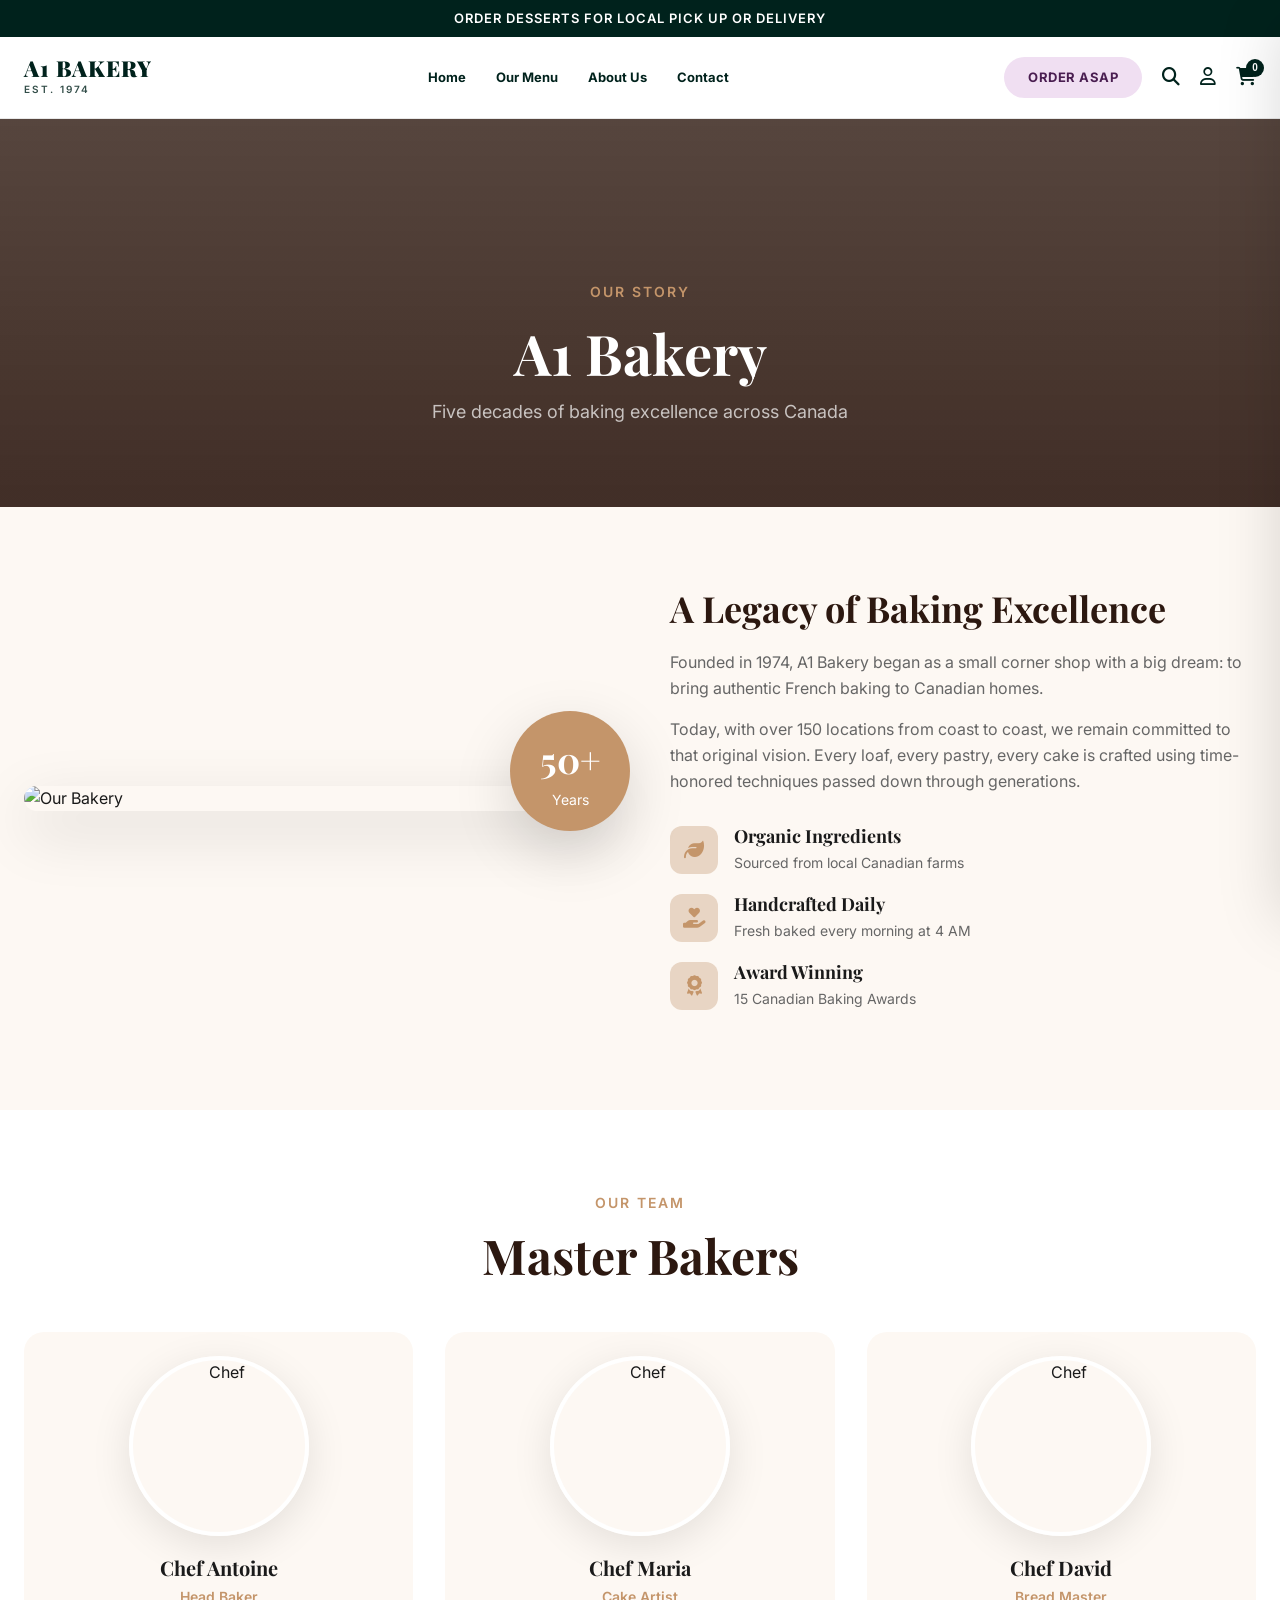
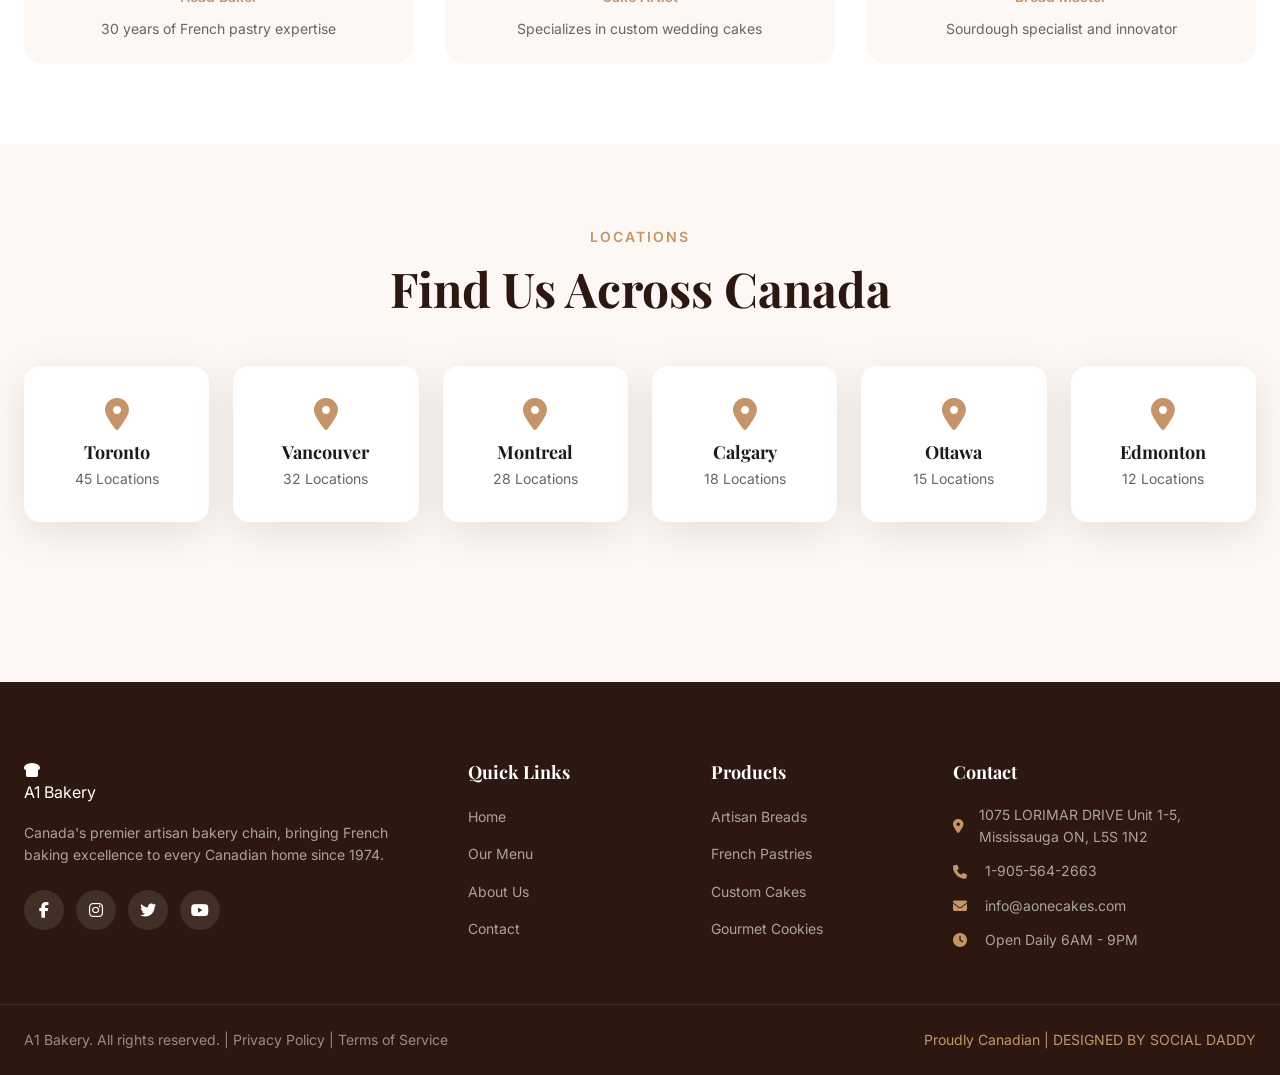
==== about.html @ b009f76d "Navigation: Revert links to Home, Our Menu, About Us, and Contact" ====
<!DOCTYPE html>
<html lang="en">

<head>
    <meta charset="UTF-8">
    <meta name="viewport" content="width=device-width, initial-scale=1.0">
    <title>A1 Bakery | Canada's Finest Bakery</title>
    <link rel="stylesheet" href="css/global.css">
    <link rel="stylesheet" href="css/about.css">
    <link
        href="https://fonts.googleapis.com/css2?family=Playfair+Display:wght@400;500;600;700;900&family=Inter:wght@300;400;500;600;700&display=swap"
        rel="stylesheet">
    <link rel="stylesheet" href="https://cdnjs.cloudflare.com/ajax/libs/font-awesome/6.4.0/css/all.min.css">
</head>

<body>

    <!-- Announcement Bar -->
    <div class="announcement-bar">
        <p>ORDER DESSERTS FOR LOCAL PICK UP OR DELIVERY</p>
    </div>

    <!-- Navigation -->
    <nav class="navbar" id="navbar">
        <div class="nav-container">
            <a href="index.html" class="logo">
                <span class="logo-main">A1 BAKERY</span>
                <span class="logo-est">EST. 1974</span>
            </a>
            <ul class="nav-links">
                <li><a href="index.html">Home</a></li>
                <li><a href="menu.html">Our Menu</a></li>
                <li><a href="about.html">About Us</a></li>
                <li><a href="contact.html">Contact</a></li>
            </ul>
            <div class="nav-actions">
                <a href="menu.html" class="order-asap-btn">ORDER ASAP</a>
                <button class="search-btn" id="searchBtn"><i class="fas fa-search"></i></button>
                <button class="user-btn"><i class="far fa-user"></i></button>
                <button class="cart-btn" id="cartBtn">
                    <i class="fas fa-shopping-cart"></i>
                    <span class="cart-count" id="cartCount">0</span>
                </button>
                <button class="mobile-menu-btn" id="mobileMenuBtn">
                    <span></span><span></span><span></span>
                </button>
            </div>
        </div>
    </nav>

    <!-- Search Overlay -->
    <div class="search-overlay" id="searchOverlay">
        <div class="search-content">
            <button class="close-search" id="closeSearch"><i class="fas fa-times"></i></button>
            <input type="text" placeholder="Search our delicious collection..." id="searchInput">
            <div class="search-results" id="searchResults"></div>
        </div>
    </div>

    <!-- Cart Sidebar -->
    <div class="cart-sidebar" id="cartSidebar">
        <div class="cart-header">
            <h3>Your Cart</h3>
            <button class="close-cart" id="closeCart"><i class="fas fa-times"></i></button>
        </div>
        <div class="cart-items" id="cartItems">
            <div class="empty-cart">
                <i class="fas fa-shopping-basket"></i>
                <p>Your cart is empty</p>
                <span>Add some delicious items!</span>
            </div>
        </div>
        <div class="cart-footer">
            <div class="cart-total">
                <span>Total</span>
                <span id="cartTotal">$0.00</span>
            </div>
            <button class="checkout-btn" id="checkoutBtn">Proceed to Checkout</button>
        </div>
    </div>
    <div class="cart-overlay" id="cartOverlay"></div>

    <!-- Mobile Menu -->
    <div class="mobile-menu" id="mobileMenu">
        <button class="close-mobile" id="closeMobile"><i class="fas fa-times"></i></button>
        <ul>
            <li><a href="index.html">Home</a></li>
            <li><a href="menu.html">Our Menu</a></li>
            <li><a href="about.html" class="nav-link active">About Us</a></li>
            <li><a href="contact.html">Contact</a></li>
        </ul>
    </div>

    <!-- Toast Notification -->
    <div class="toast" id="toast">
        <i class="fas fa-check-circle"></i>
        <span id="toastMessage">Item added to cart!</span>
    </div>

    
<!-- ========== ABOUT PAGE ========== -->
    <section class="page active" id="about">
        <div class="page-header about-header">
            <div class="page-header-bg"></div>
            <div class="page-header-content">
                <span class="page-tag">Our Story</span>
                <h1>A1 Bakery</h1>
                <p>Five decades of baking excellence across Canada</p>
            </div>
        </div>

        <div class="about-content">
            <div class="container">
                <div class="about-story">
                    <div class="about-img">
                        <img src="https://images.unsplash.com/photo-1517433670267-08bbd4be890f?auto=format&fit=crop&q=80&w=1200" alt="Our Bakery">
                        <div class="experience-badge">
                            <span>50+</span>
                            <small>Years</small>
                        </div>
                    </div>
                    <div class="about-text">
                        <h2>A Legacy of Baking Excellence</h2>
                        <p>Founded in 1974, A1 Bakery began as
                            a small corner shop with a big dream: to bring authentic French baking to Canadian homes.
                        </p>
                        <p>Today, with over 150 locations from coast to coast, we remain committed to that original
                            vision. Every loaf, every pastry, every cake is crafted using time-honored techniques passed
                            down through generations.</p>
                        <div class="about-features">
                            <div class="about-feature">
                                <i class="fas fa-leaf"></i>
                                <div>
                                    <h4>Organic Ingredients</h4>
                                    <p>Sourced from local Canadian farms</p>
                                </div>
                            </div>
                            <div class="about-feature">
                                <i class="fas fa-hand-holding-heart"></i>
                                <div>
                                    <h4>Handcrafted Daily</h4>
                                    <p>Fresh baked every morning at 4 AM</p>
                                </div>
                            </div>
                            <div class="about-feature">
                                <i class="fas fa-award"></i>
                                <div>
                                    <h4>Award Winning</h4>
                                    <p>15 Canadian Baking Awards</p>
                                </div>
                            </div>
                        </div>
                    </div>
                </div>
            </div>

            <div class="team-section">
                <div class="container">
                    <div class="section-header">
                        <span class="section-tag">Our Team</span>
                        <h2 class="section-title">Master Bakers</h2>
                    </div>
                    <div class="team-grid">
                        <div class="team-card">
                            <div class="team-img">
                                <img src="https://images.unsplash.com/photo-1583394293214-28ez8ac94e4a?auto=format&fit=crop&q=80&w=400"
                                    alt="Chef">
                            </div>
                            <h4>Chef Antoine</h4>
                            <span>Head Baker</span>
                            <p>30 years of French pastry expertise</p>
                        </div>
                        <div class="team-card">
                            <div class="team-img">
                                <img src="https://images.unsplash.com/photo-1577219491135-ce391730fb2c?auto=format&fit=crop&q=80&w=400"
                                    alt="Chef">
                            </div>
                            <h4>Chef Maria</h4>
                            <span>Cake Artist</span>
                            <p>Specializes in custom wedding cakes</p>
                        </div>
                        <div class="team-card">
                            <div class="team-img">
                                <img src="https://images.unsplash.com/photo-1566554273541-37a9ca77b91f?auto=format&fit=crop&q=80&w=400"
                                    alt="Chef">
                            </div>
                            <h4>Chef David</h4>
                            <span>Bread Master</span>
                            <p>Sourdough specialist and innovator</p>
                        </div>
                    </div>
                </div>
            </div>

            <div class="locations-section">
                <div class="container">
                    <div class="section-header">
                        <span class="section-tag">Locations</span>
                        <h2 class="section-title">Find Us Across Canada</h2>
                    </div>
                    <div class="locations-grid">
                        <div class="location-card">
                            <i class="fas fa-map-marker-alt"></i>
                            <h4>Toronto</h4>
                            <p>45 Locations</p>
                        </div>
                        <div class="location-card">
                            <i class="fas fa-map-marker-alt"></i>
                            <h4>Vancouver</h4>
                            <p>32 Locations</p>
                        </div>
                        <div class="location-card">
                            <i class="fas fa-map-marker-alt"></i>
                            <h4>Montreal</h4>
                            <p>28 Locations</p>
                        </div>
                        <div class="location-card">
                            <i class="fas fa-map-marker-alt"></i>
                            <h4>Calgary</h4>
                            <p>18 Locations</p>
                        </div>
                        <div class="location-card">
                            <i class="fas fa-map-marker-alt"></i>
                            <h4>Ottawa</h4>
                            <p>15 Locations</p>
                        </div>
                        <div class="location-card">
                            <i class="fas fa-map-marker-alt"></i>
                            <h4>Edmonton</h4>
                            <p>12 Locations</p>
                        </div>
                    </div>
                </div>
            </div>
        </div>
    </section>
<!-- Footer -->
    <footer class="footer">
        <div class="footer-main">
            <div class="container">
                <div class="footer-grid">
                    <div class="footer-brand">
                        <div class="logo">
                            <i class="fas fa-bread-slice"></i>
                            <span>A1 Bakery</span>
                        </div>
                        <p>Canada's premier artisan bakery chain, bringing French baking excellence to every Canadian
                            home since 1974.</p>
                        <div class="footer-social">
                            <a href="#"><i class="fab fa-facebook-f"></i></a>
                            <a href="#"><i class="fab fa-instagram"></i></a>
                            <a href="#"><i class="fab fa-twitter"></i></a>
                            <a href="#"><i class="fab fa-youtube"></i></a>
                        </div>
                    </div>
                    <div class="footer-links">
                        <h4>Quick Links</h4>
                        <ul>
                            <li><a href="#home" data-page="home">Home</a></li>
                            <li><a href="#menu" data-page="menu">Our Menu</a></li>
                            <li><a href="#about" data-page="about">About Us</a></li>
                            <li><a href="#contact" data-page="contact">Contact</a></li>
                        </ul>
                    </div>
                    <div class="footer-links">
                        <h4>Products</h4>
                        <ul>
                            <li><a href="#menu" data-filter="bread">Artisan Breads</a></li>
                            <li><a href="#menu" data-filter="pastry">French Pastries</a></li>
                            <li><a href="#menu" data-filter="cake">Custom Cakes</a></li>
                            <li><a href="#menu" data-filter="cookie">Gourmet Cookies</a></li>
                        </ul>
                    </div>
                    <div class="footer-contact">
                        <h4>Contact</h4>
                        <p><i class="fas fa-map-marker-alt"></i> 1075 LORIMAR DRIVE Unit 1-5, Mississauga ON, L5S 1N2</p>
                        <p><i class="fas fa-phone"></i> 1-905-564-2663</p>
                        <p><i class="fas fa-envelope"></i> info@aonecakes.com</p>
                        <p><i class="fas fa-clock"></i> Open Daily 6AM - 9PM</p>
                    </div>
                </div>
            </div>
        </div>
        <div class="footer-bottom">
            <div class="container">
                <p> A1 Bakery. All rights reserved. | <a href="#">Privacy Policy</a> | <a href="#">Terms of
                        Service</a></p>
                <p class="footer-badge"><i class="fas fa-maple-leaf"></i> Proudly Canadian | DESIGNED BY SOCIAL DADDY</p>
            </div>
        </div>
    </footer>

    <!-- Product Quick View Modal -->
    <div class="modal" id="productModal">
        <div class="modal-content">
            <button class="modal-close" id="modalClose"><i class="fas fa-times"></i></button>
            <div class="modal-body" id="modalBody"></div>
        </div>
    </div>

    <script src="js/global.js"></script>
    <script src="js/about.js"></script>
</body>

</html>
---- css/global.css ----
/* ========================================
   A1 BAKERY - PREMIUM STYLES
   Canada's Finest Bakery Chain
======================================== */

:root {
    --primary: #C4956A;
    --primary-dark: #A67B5B;
    --primary-light: #E8D5C4;
    --secondary: #2C1810;
    --accent: #D4A574;
    --gold: #D4AF37;
    --cream: #FDF8F3;
    --white: #FFFFFF;
    --dark: #1A1A1A;
    --gray: #666666;
    --light-gray: #F5F5F5;
    --border: #E8E8E8;
    --shadow: 0 10px 40px rgba(0, 0, 0, 0.1);
    --shadow-lg: 0 20px 60px rgba(0, 0, 0, 0.15);
    --transition: all 0.3s cubic-bezier(0.4, 0, 0.2, 1);
    --transition-slow: all 0.6s cubic-bezier(0.4, 0, 0.2, 1);
}

* {
    margin: 0;
    padding: 0;
    box-sizing: border-box;
}

html {
    scroll-behavior: smooth;
}

body {
    font-family: 'Inter', sans-serif;
    background: var(--cream);
    color: var(--dark);
    overflow-x: hidden;
    line-height: 1.6;
}

h1,
h2,
h3,
h4,
h5,
h6 {
    font-family: 'Playfair Display', serif;
    font-weight: 700;
    line-height: 1.2;
}

a {
    text-decoration: none;
    color: inherit;
}

ul {
    list-style: none;
}

img {
    max-width: 100%;
    display: block;
}

.container {
    max-width: 1280px;
    margin: 0 auto;
    padding: 0 24px;
}

/* ========================================
   BUTTONS
======================================== */
.btn {
    display: inline-flex;
    align-items: center;
    gap: 10px;
    padding: 14px 32px;
    border-radius: 50px;
    font-weight: 600;
    font-size: 15px;
    cursor: pointer;
    border: none;
    transition: var(--transition);
    position: relative;
    overflow: hidden;
}

.btn-primary {
    background: var(--primary);
    color: var(--white);
    box-shadow: 0 4px 20px rgba(196, 149, 106, 0.3);
}

.btn-primary:hover {
    background: var(--primary-dark);
    transform: translateY(-2px);
    box-shadow: 0 8px 30px rgba(196, 149, 106, 0.4);
}

.btn-outline {
    background: transparent;
    color: var(--white);
    border: 2px solid rgba(255, 255, 255, 0.3);
}

.btn-outline:hover {
    background: var(--white);
    color: var(--secondary);
    border-color: var(--white);
}

.btn-white {
    background: var(--white);
    color: var(--secondary);
}

.btn-white:hover {
    background: var(--primary);
    color: var(--white);
}

.btn-full {
    width: 100%;
    justify-content: center;
}

/* ========================================
   ANNOUNCEMENT BAR
======================================== */
.announcement-bar {
    background: #00221C; /* Dark forest green/black */
    color: var(--white);
    text-align: center;
    padding: 8px 0;
    font-size: 13px;
    font-weight: 600;
    letter-spacing: 1px;
    position: relative;
    z-index: 1001;
}

/* ========================================
   NAVBAR
======================================== */
.navbar {
    position: sticky;
    top: 0;
    left: 0;
    right: 0;
    z-index: 1000;
    padding: 20px 0;
    background: var(--white);
    border-bottom: 1px solid var(--border);
    transition: var(--transition);
}

.navbar.scrolled {
    padding: 12px 0;
    box-shadow: 0 4px 20px rgba(0, 0, 0, 0.05);
}

.nav-container {
    max-width: 1280px;
    margin: 0 auto;
    padding: 0 24px;
    display: flex;
    align-items: center;
    justify-content: space-between;
}

.logo {
    display: flex;
    flex-direction: column;
    align-items: flex-start;
    gap: 2px;
    color: #00221C;
    transition: var(--transition);
}

.logo-main {
    font-family: 'Playfair Display', serif;
    font-size: 22px;
    font-weight: 900;
    letter-spacing: 1px;
    line-height: 1;
}

.logo-est {
    font-family: 'Inter', sans-serif;
    font-size: 10px;
    font-weight: 600;
    letter-spacing: 2px;
    opacity: 0.8;
}

.nav-links {
    display: flex;
    gap: 30px;
}

.nav-links a {
    color: #00221C;
    font-weight: 700;
    font-size: 13px;
    display: flex;
    align-items: center;
    gap: 6px;
    transition: var(--transition);
}

.nav-links a i {
    font-size: 10px;
    opacity: 0.6;
}

.nav-links a:hover {
    color: var(--primary);
}

.nav-actions {
    display: flex;
    align-items: center;
    gap: 20px;
}

.order-asap-btn {
    background: #F0DFF2; /* Light purple background */
    color: #4A1E51; /* Dark purple text */
    padding: 10px 24px;
    border-radius: 50px;
    font-weight: 700;
    font-size: 13px;
    letter-spacing: 0.5px;
    transition: var(--transition);
}

.order-asap-btn:hover {
    background: #E8CFEA;
    transform: translateY(-2px);
}

.search-btn,
.cart-btn,
.user-btn {
    background: none;
    border: none;
    color: #00221C;
    font-size: 18px;
    cursor: pointer;
    position: relative;
    transition: var(--transition);
}

.search-btn:hover,
.cart-btn:hover,
.user-btn:hover {
    color: var(--primary);
}

.cart-count {
    position: absolute;
    top: -8px;
    right: -8px;
    background: #00221C;
    color: var(--white);
    font-size: 10px;
    font-weight: 700;
    width: 18px;
    height: 18px;
    border-radius: 50%;
    display: flex;
    align-items: center;
    justify-content: center;
}

.mobile-menu-btn {
    display: none;
    flex-direction: column;
    gap: 5px;
    background: none;
    border: none;
    cursor: pointer;
}

.mobile-menu-btn span {
    display: block;
    width: 24px;
    height: 2px;
    background: var(--white);
    transition: var(--transition);
}

.navbar.scrolled .mobile-menu-btn span {
    background: var(--dark);
}

/* ========================================
   SEARCH OVERLAY
======================================== */
.search-overlay {
    position: fixed;
    top: 0;
    left: 0;
    right: 0;
    bottom: 0;
    background: rgba(26, 26, 26, 0.95);
    backdrop-filter: blur(10px);
    z-index: 2000;
    display: flex;
    align-items: center;
    justify-content: center;
    opacity: 0;
    visibility: hidden;
    transition: var(--transition-slow);
}

.search-overlay.active {
    opacity: 1;
    visibility: visible;
}

.search-content {
    width: 100%;
    max-width: 700px;
    padding: 0 24px;
    position: relative;
}

.close-search {
    position: absolute;
    top: -60px;
    right: 24px;
    background: none;
    border: none;
    color: var(--white);
    font-size: 28px;
    cursor: pointer;
}

.search-content input {
    width: 100%;
    padding: 24px 0;
    background: none;
    border: none;
    border-bottom: 2px solid var(--primary);
    color: var(--white);
    font-size: 32px;
    font-family: 'Playfair Display', serif;
    outline: none;
}

.search-content input::placeholder {
    color: rgba(255, 255, 255, 0.4);
}

.search-results {
    margin-top: 24px;
    max-height: 400px;
    overflow-y: auto;
}

.search-result-item {
    display: flex;
    align-items: center;
    gap: 16px;
    padding: 16px;
    border-radius: 12px;
    cursor: pointer;
    transition: var(--transition);
}

.search-result-item:hover {
    background: rgba(255, 255, 255, 0.05);
}

.search-result-item img {
    width: 60px;
    height: 60px;
    border-radius: 8px;
    object-fit: cover;
}

/* ========================================
   CART SIDEBAR
======================================== */
.cart-sidebar {
    position: fixed;
    top: 0;
    right: -420px;
    width: 420px;
    max-width: 100%;
    height: 100vh;
    background: var(--white);
    z-index: 2000;
    box-shadow: var(--shadow-lg);
    transition: var(--transition-slow);
    display: flex;
    flex-direction: column;
}

.cart-sidebar.active {
    right: 0;
}

.cart-overlay {
    position: fixed;
    top: 0;
    left: 0;
    right: 0;
    bottom: 0;
    background: rgba(0, 0, 0, 0.5);
    z-index: 1999;
    opacity: 0;
    visibility: hidden;
    transition: var(--transition);
}

.cart-overlay.active {
    opacity: 1;
    visibility: visible;
}

.cart-header {
    padding: 24px;
    border-bottom: 1px solid var(--border);
    display: flex;
    align-items: center;
    justify-content: space-between;
}

.cart-header h3 {
    font-size: 20px;
}

.close-cart {
    background: none;
    border: none;
    font-size: 20px;
    cursor: pointer;
    color: var(--gray);
}

.cart-items {
    flex: 1;
    overflow-y: auto;
    padding: 16px;
}

.empty-cart {
    text-align: center;
    padding: 60px 20px;
    color: var(--gray);
}

.empty-cart i {
    font-size: 48px;
    color: var(--light-gray);
    margin-bottom: 16px;
}

.empty-cart p {
    font-size: 18px;
    font-weight: 600;
    color: var(--dark);
    margin-bottom: 4px;
}

.cart-item {
    display: flex;
    gap: 16px;
    padding: 16px;
    border-radius: 12px;
    background: var(--light-gray);
    margin-bottom: 12px;
    animation: slideIn 0.3s ease;
}

@keyframes slideIn {
    from {
        opacity: 0;
        transform: translateX(20px);
    }

    to {
        opacity: 1;
        transform: translateX(0);
    }
}

.cart-item img {
    width: 80px;
    height: 80px;
    border-radius: 8px;
    object-fit: cover;
}

.cart-item-info {
    flex: 1;
}

.cart-item-info h4 {
    font-size: 15px;
    margin-bottom: 4px;
}

.cart-item-info p {
    color: var(--primary);
    font-weight: 600;
    font-size: 14px;
}

.cart-item-actions {
    display: flex;
    align-items: center;
    gap: 12px;
    margin-top: 8px;
}

.qty-btn {
    width: 28px;
    height: 28px;
    border-radius: 50%;
    border: 1px solid var(--border);
    background: var(--white);
    cursor: pointer;
    display: flex;
    align-items: center;
    justify-content: center;
    transition: var(--transition);
}

.qty-btn:hover {
    background: var(--primary);
    color: var(--white);
    border-color: var(--primary);
}

.remove-item {
    margin-left: auto;
    background: none;
    border: none;
    color: var(--gray);
    cursor: pointer;
    transition: var(--transition);
}

.remove-item:hover {
    color: #e74c3c;
}

.cart-footer {
    padding: 24px;
    border-top: 1px solid var(--border);
}

.cart-total {
    display: flex;
    justify-content: space-between;
    align-items: center;
    margin-bottom: 16px;
    font-size: 18px;
}

.cart-total span:last-child {
    font-weight: 700;
    font-size: 24px;
    color: var(--primary);
}

/* ========================================
   MOBILE MENU
======================================== */
.mobile-menu {
    position: fixed;
    top: 0;
    left: -100%;
    width: 100%;
    height: 100vh;
    background: var(--secondary);
    z-index: 2000;
    padding: 80px 40px;
    transition: var(--transition-slow);
}

.mobile-menu.active {
    left: 0;
}

.close-mobile {
    position: absolute;
    top: 24px;
    right: 24px;
    background: none;
    border: none;
    color: var(--white);
    font-size: 28px;
    cursor: pointer;
}

.mobile-menu ul {
    display: flex;
    flex-direction: column;
    gap: 24px;
}

.mobile-menu a {
    color: var(--white);
    font-family: 'Playfair Display', serif;
    font-size: 32px;
    transition: var(--transition);
}

.mobile-menu a:hover {
    color: var(--primary);
}

/* ========================================
   TOAST
======================================== */
.toast {
    position: fixed;
    bottom: 30px;
    left: 50%;
    transform: translateX(-50%) translateY(100px);
    background: var(--secondary);
    color: var(--white);
    padding: 16px 32px;
    border-radius: 50px;
    display: flex;
    align-items: center;
    gap: 12px;
    z-index: 3000;
    opacity: 0;
    transition: var(--transition-slow);
    box-shadow: var(--shadow-lg);
}

.toast.active {
    transform: translateX(-50%) translateY(0);
    opacity: 1;
}

.toast i {
    color: #27ae60;
    font-size: 20px;
}

/* ========================================
   PAGES
======================================== */
.page {
    display: block;
    min-height: 100vh;
}

@keyframes fadeIn {
    from {
        opacity: 0;
        transform: translateY(20px);
    }

    to {
        opacity: 1;
        transform: translateY(0);
    }
}

/* ========================================
   SECTION HEADERS
======================================== */
.section-header {
    text-align: center;
    margin-bottom: 48px;
}

.section-tag {
    display: inline-block;
    color: var(--primary);
    font-weight: 600;
    font-size: 14px;
    text-transform: uppercase;
    letter-spacing: 2px;
    margin-bottom: 12px;
}

.section-title {
    font-size: clamp(28px, 4vw, 48px);
    color: var(--secondary);
    margin-bottom: 12px;
}

.section-desc {
    color: var(--gray);
    font-size: 16px;
    max-width: 500px;
    margin: 0 auto;
}

/* ========================================
   PRODUCTS
======================================== */
.featured-section {
    padding: 100px 0;
    background: var(--cream);
}

.products-grid {
    display: grid;
    grid-template-columns: repeat(auto-fill, minmax(280px, 1fr));
    gap: 24px;
}

.product-card {
    background: var(--white);
    border-radius: 20px;
    overflow: hidden;
    box-shadow: var(--shadow);
    transition: var(--transition);
    position: relative;
}

.product-card:hover {
    transform: translateY(-8px);
    box-shadow: var(--shadow-lg);
}

.product-badge {
    position: absolute;
    top: 16px;
    left: 16px;
    background: var(--primary);
    color: var(--white);
    padding: 6px 14px;
    border-radius: 20px;
    font-size: 12px;
    font-weight: 600;
    z-index: 2;
}

.product-img {
    position: relative;
    height: 220px;
    overflow: hidden;
}

.product-img img {
    width: 100%;
    height: 100%;
    object-fit: cover;
    transition: var(--transition-slow);
}

.product-card:hover .product-img img {
    transform: scale(1.1);
}

.product-actions {
    position: absolute;
    bottom: 16px;
    right: 16px;
    display: flex;
    gap: 8px;
    opacity: 0;
    transform: translateY(10px);
    transition: var(--transition);
}

.product-card:hover .product-actions {
    opacity: 1;
    transform: translateY(0);
}

.product-action-btn {
    width: 40px;
    height: 40px;
    border-radius: 50%;
    background: var(--white);
    border: none;
    cursor: pointer;
    display: flex;
    align-items: center;
    justify-content: center;
    box-shadow: var(--shadow);
    transition: var(--transition);
}

.product-action-btn:hover {
    background: var(--primary);
    color: var(--white);
}

.product-info {
    padding: 20px;
}

.product-category {
    color: var(--primary);
    font-size: 12px;
    font-weight: 600;
    text-transform: uppercase;
    letter-spacing: 1px;
    margin-bottom: 8px;
}

.product-info h3 {
    font-size: 18px;
    margin-bottom: 8px;
    color: var(--secondary);
}

.product-desc {
    color: var(--gray);
    font-size: 14px;
    margin-bottom: 16px;
    line-height: 1.5;
}

.product-footer {
    display: flex;
    align-items: center;
    justify-content: space-between;
}

.product-price {
    font-size: 20px;
    font-weight: 700;
    color: var(--primary);
}

.add-to-cart {
    padding: 10px 24px;
    background: var(--primary);
    color: var(--white);
    border: none;
    border-radius: 50px;
    font-weight: 600;
    font-size: 14px;
    cursor: pointer;
    transition: var(--transition);
}

.add-to-cart:hover {
    background: var(--primary-dark);
    transform: scale(1.05);
}

/* ========================================
   PAGE HEADERS
======================================== */
.page-header {
    position: relative;
    padding: 160px 0 80px;
    text-align: center;
    overflow: hidden;
}

.page-header-bg {
    position: absolute;
    top: 0;
    left: 0;
    right: 0;
    bottom: 0;
    background: linear-gradient(rgba(44, 24, 16, 0.8), rgba(44, 24, 16, 0.9)),
        url('https://images.unsplash.com/photo-1517433670267-08bbd4be890f?auto=format&fit=crop&q=80&w=1600') center/cover;
}

.about-header .page-header-bg {
    background: linear-gradient(rgba(44, 24, 16, 0.8), rgba(44, 24, 16, 0.9)),
        url('https://images.unsplash.com/photo-1555507036-ab1f4038024a?auto=format&fit=crop&q=80&w=1600') center/cover;
}

.contact-header .page-header-bg {
    background: linear-gradient(rgba(44, 24, 16, 0.8), rgba(44, 24, 16, 0.9)),
        url('https://images.unsplash.com/photo-1556742049-0cfed4f6a45d?auto=format&fit=crop&q=80&w=1600') center/cover;
}

.page-header-content {
    position: relative;
    z-index: 2;
    color: var(--white);
}

.page-tag {
    display: inline-block;
    color: var(--primary);
    font-weight: 600;
    font-size: 14px;
    text-transform: uppercase;
    letter-spacing: 2px;
    margin-bottom: 16px;
}

.page-header-content h1 {
    font-size: clamp(36px, 5vw, 56px);
    margin-bottom: 12px;
}

.page-header-content p {
    color: rgba(255, 255, 255, 0.7);
    font-size: 18px;
}

/* ========================================
   MODAL
======================================== */
.modal {
    position: fixed;
    top: 0;
    left: 0;
    right: 0;
    bottom: 0;
    background: rgba(0, 0, 0, 0.6);
    backdrop-filter: blur(5px);
    z-index: 3000;
    display: flex;
    align-items: center;
    justify-content: center;
    padding: 24px;
    opacity: 0;
    visibility: hidden;
    transition: var(--transition);
}

.modal.active {
    opacity: 1;
    visibility: visible;
}

.modal-content {
    background: var(--white);
    border-radius: 24px;
    max-width: 800px;
    width: 100%;
    max-height: 90vh;
    overflow-y: auto;
    position: relative;
    transform: scale(0.9);
    transition: var(--transition);
}

.modal.active .modal-content {
    transform: scale(1);
}

.modal-close {
    position: absolute;
    top: 20px;
    right: 20px;
    width: 40px;
    height: 40px;
    border-radius: 50%;
    background: var(--light-gray);
    border: none;
    cursor: pointer;
    z-index: 10;
    transition: var(--transition);
}

.modal-close:hover {
    background: var(--primary);
    color: var(--white);
}

.modal-body {
    display: grid;
    grid-template-columns: 1fr 1fr;
}

.modal-img {
    height: 100%;
    min-height: 400px;
}

.modal-img img {
    width: 100%;
    height: 100%;
    object-fit: cover;
    border-radius: 24px 0 0 24px;
}

.modal-info {
    padding: 40px;
}

.modal-info h2 {
    font-size: 28px;
    margin-bottom: 8px;
}

.modal-info .modal-price {
    font-size: 24px;
    color: var(--primary);
    font-weight: 700;
    margin-bottom: 16px;
}

.modal-info p {
    color: var(--gray);
    margin-bottom: 24px;
    line-height: 1.6;
}

.modal-meta {
    display: flex;
    flex-direction: column;
    gap: 12px;
    margin-bottom: 24px;
}

.modal-meta-item {
    display: flex;
    align-items: center;
    gap: 12px;
    font-size: 14px;
}

.modal-meta-item i {
    color: var(--primary);
    width: 20px;
}

.modal-qty {
    display: flex;
    align-items: center;
    gap: 16px;
    margin-bottom: 24px;
}

.modal-qty label {
    font-weight: 600;
}

.modal-actions {
    display: flex;
    gap: 12px;
}

/* ========================================
   FOOTER
======================================== */
.footer {
    background: var(--secondary);
    color: var(--white);
}

.footer-main {
    padding: 80px 0 40px;
}

.footer-grid {
    display: grid;
    grid-template-columns: 2fr 1fr 1fr 1.5fr;
    gap: 40px;
}

.footer-brand .logo {
    margin-bottom: 16px;
    color: var(--white);
}

.footer-brand>p {
    color: rgba(255, 255, 255, 0.6);
    font-size: 14px;
    line-height: 1.6;
    margin-bottom: 24px;
}

.footer-social {
    display: flex;
    gap: 12px;
}

.footer-social a {
    width: 40px;
    height: 40px;
    border-radius: 50%;
    background: rgba(255, 255, 255, 0.1);
    display: flex;
    align-items: center;
    justify-content: center;
    transition: var(--transition);
}

.footer-social a:hover {
    background: var(--primary);
    transform: translateY(-4px);
}

.footer-links h4,
.footer-contact h4 {
    font-size: 18px;
    margin-bottom: 20px;
}

.footer-links ul {
    display: flex;
    flex-direction: column;
    gap: 12px;
}

.footer-links a {
    color: rgba(255, 255, 255, 0.6);
    font-size: 14px;
    transition: var(--transition);
}

.footer-links a:hover {
    color: var(--primary);
}

.footer-contact p {
    display: flex;
    align-items: center;
    gap: 12px;
    color: rgba(255, 255, 255, 0.6);
    font-size: 14px;
    margin-bottom: 12px;
}

.footer-contact i {
    color: var(--primary);
    width: 20px;
}

.footer-bottom {
    border-top: 1px solid rgba(255, 255, 255, 0.1);
    padding: 24px 0;
}

.footer-bottom .container {
    display: flex;
    justify-content: space-between;
    align-items: center;
}

.footer-bottom p {
    color: rgba(255, 255, 255, 0.5);
    font-size: 14px;
}

.footer-bottom a {
    color: rgba(255, 255, 255, 0.5);
    transition: var(--transition);
}

.footer-bottom a:hover {
    color: var(--primary);
}

.footer-badge {
    display: flex;
    align-items: center;
    gap: 8px;
    color: var(--primary) !important;
}

.footer-badge i {
    color: #e74c3c;
}

/* ========================================
   RESPONSIVE
======================================== */
@media (max-width: 1024px) {
    .hero-content {
        grid-template-columns: 1fr;
        text-align: center;
    }

    .hero-subtitle {
        margin: 0 auto 32px;
    }

    .hero-stats {
        justify-content: center;
    }

    .hero-image {
        display: none;
    }

    .about-story {
        grid-template-columns: 1fr;
    }

    .menu-container {
        grid-template-columns: 1fr;
    }

    .menu-sidebar {
        position: static;
    }

    .checkout-grid {
        grid-template-columns: 1fr;
    }

    .checkout-summary {
        position: static;
    }

    .footer-grid {
        grid-template-columns: 1fr 1fr;
    }

    .newsletter-box {
        grid-template-columns: 1fr;
    }

    .newsletter-image {
        display: none;
    }
}

@media (max-width: 768px) {
    .nav-links {
        display: none;
    }

    .mobile-menu-btn {
        display: flex;
    }

    .hero-title {
        font-size: 40px;
    }

    .hero-buttons {
        flex-direction: column;
    }

    .categories-grid {
        grid-template-columns: 1fr;
    }

    .contact-grid {
        grid-template-columns: 1fr;
    }

    .form-row {
        grid-template-columns: 1fr;
    }

    .modal-body {
        grid-template-columns: 1fr;
    }

    .modal-img {
        min-height: 250px;
    }

    .modal-img img {
        border-radius: 24px 24px 0 0;
    }

    .footer-grid {
        grid-template-columns: 1fr;
    }

    .footer-bottom .container {
        flex-direction: column;
        gap: 12px;
        text-align: center;
    }

    .cart-sidebar {
        width: 100%;
    }

    .success-details {
        flex-direction: column;
        gap: 16px;
    }
}

/* ========================================
   ANIMATIONS
======================================== */
.reveal {
    opacity: 0;
    transform: translateY(30px);
    transition: all 0.8s ease;
}

.reveal.active {
    opacity: 1;
    transform: translateY(0);
}

/* Loading shimmer */
@keyframes shimmer {
    0% {
        background-position: -200% 0;
    }

    100% {
        background-position: 200% 0;
    }
}

/* Smooth scroll padding for fixed nav */
.page {
    scroll-margin-top: 80px;
}
---- css/about.css ----
/* ========================================
   ABOUT PAGE
======================================== */
.about-content {
    padding: 80px 0;
}

.about-story {
    display: grid;
    grid-template-columns: 1fr 1fr;
    gap: 60px;
    align-items: center;
    margin-bottom: 100px;
}

.about-img {
    position: relative;
}

.about-img img {
    border-radius: 20px;
    box-shadow: var(--shadow-lg);
}

.experience-badge {
    position: absolute;
    bottom: -20px;
    right: -20px;
    background: var(--primary);
    color: var(--white);
    width: 120px;
    height: 120px;
    border-radius: 50%;
    display: flex;
    flex-direction: column;
    align-items: center;
    justify-content: center;
    box-shadow: var(--shadow-lg);
    animation: pulse 2s infinite;
}

.experience-badge span {
    font-family: 'Playfair Display', serif;
    font-size: 36px;
    font-weight: 700;
}

.experience-badge small {
    font-size: 14px;
}

.about-text h2 {
    font-size: 36px;
    color: var(--secondary);
    margin-bottom: 20px;
}

.about-text>p {
    color: var(--gray);
    margin-bottom: 16px;
    font-size: 16px;
}

.about-features {
    margin-top: 32px;
    display: flex;
    flex-direction: column;
    gap: 20px;
}

.about-feature {
    display: flex;
    align-items: flex-start;
    gap: 16px;
}

.about-feature i {
    width: 48px;
    height: 48px;
    background: var(--primary-light);
    color: var(--primary);
    border-radius: 12px;
    display: flex;
    align-items: center;
    justify-content: center;
    font-size: 20px;
    flex-shrink: 0;
}

.about-feature h4 {
    font-size: 18px;
    margin-bottom: 4px;
}

.about-feature p {
    color: var(--gray);
    font-size: 14px;
}

/* Team Section */
.team-section {
    padding: 80px 0;
    background: var(--white);
}

.team-grid {
    display: grid;
    grid-template-columns: repeat(auto-fit, minmax(280px, 1fr));
    gap: 32px;
}

.team-card {
    text-align: center;
    padding: 24px;
    border-radius: 20px;
    background: var(--cream);
    transition: var(--transition);
}

.team-card:hover {
    transform: translateY(-8px);
    box-shadow: var(--shadow);
}

.team-img {
    width: 180px;
    height: 180px;
    border-radius: 50%;
    overflow: hidden;
    margin: 0 auto 20px;
    border: 4px solid var(--white);
    box-shadow: var(--shadow);
}

.team-img img {
    width: 100%;
    height: 100%;
    object-fit: cover;
}

.team-card h4 {
    font-size: 20px;
    margin-bottom: 4px;
}

.team-card>span {
    color: var(--primary);
    font-weight: 600;
    font-size: 14px;
}

.team-card>p {
    color: var(--gray);
    font-size: 14px;
    margin-top: 8px;
}

/* Locations */
.locations-section {
    padding: 80px 0;
}

.locations-grid {
    display: grid;
    grid-template-columns: repeat(auto-fit, minmax(180px, 1fr));
    gap: 24px;
}

.location-card {
    text-align: center;
    padding: 32px 24px;
    background: var(--white);
    border-radius: 16px;
    box-shadow: var(--shadow);
    transition: var(--transition);
}

.location-card:hover {
    transform: translateY(-4px);
    box-shadow: var(--shadow-lg);
}

.location-card i {
    font-size: 32px;
    color: var(--primary);
    margin-bottom: 12px;
}

.location-card h4 {
    font-size: 18px;
    margin-bottom: 4px;
}

.location-card p {
    color: var(--gray);
    font-size: 14px;
}
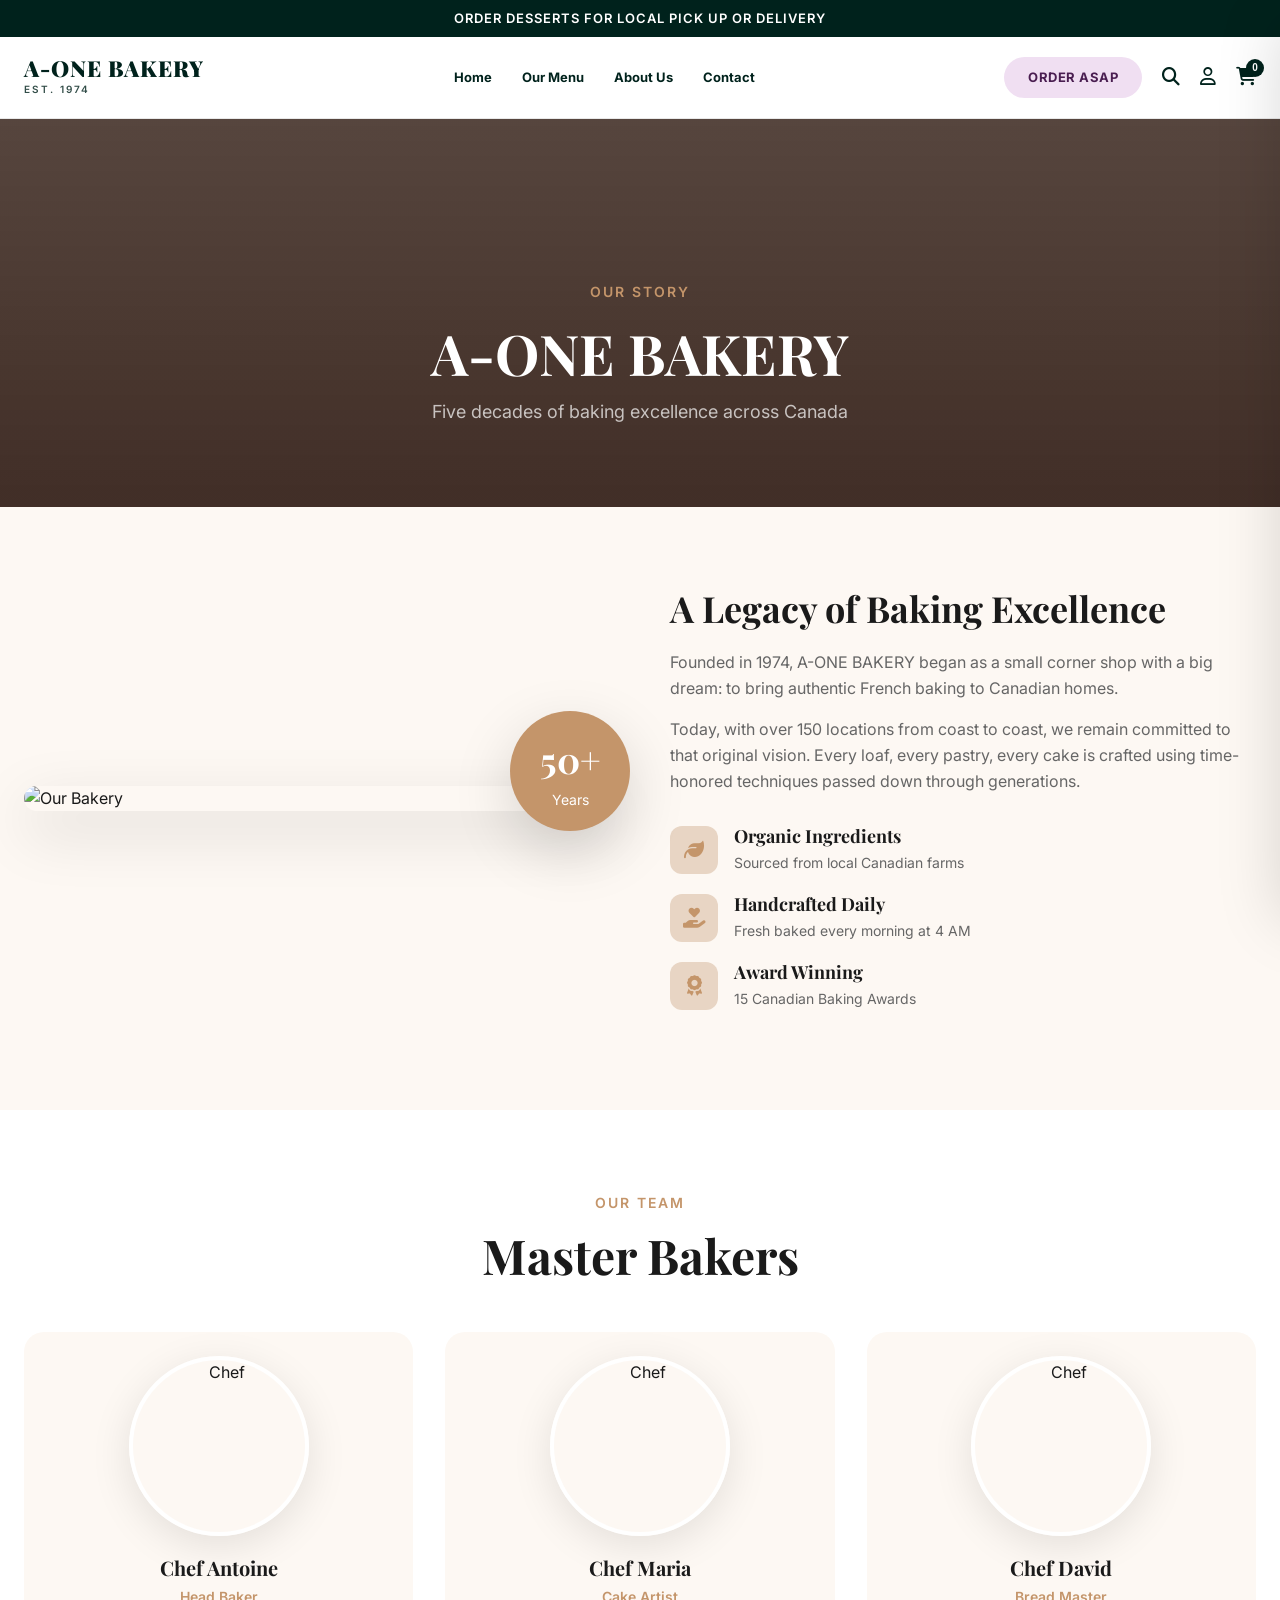
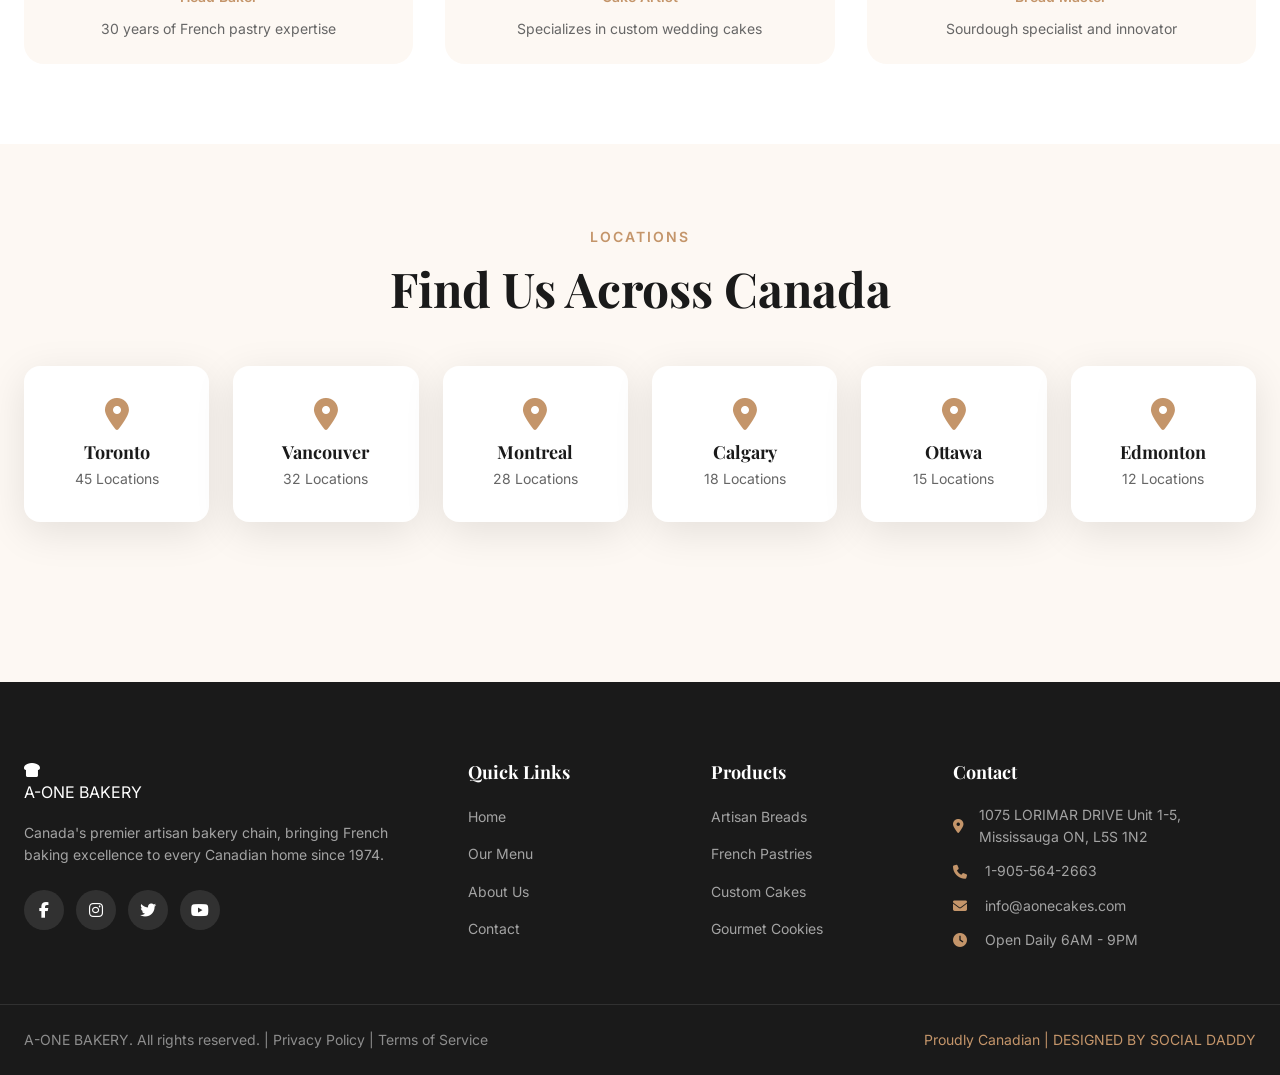
==== commit e73a9334: "Branding: Rename A1 Bakery to A-ONE Bakery across the entire project" ====
--- a/about.html
+++ b/about.html
@@ -4,7 +4,7 @@
 <head>
     <meta charset="UTF-8">
     <meta name="viewport" content="width=device-width, initial-scale=1.0">
-    <title>A1 Bakery | Canada's Finest Bakery</title>
+    <title>A-ONE BAKERY | Canada's Finest Bakery</title>
     <link rel="stylesheet" href="css/global.css">
     <link rel="stylesheet" href="css/about.css">
     <link
@@ -24,7 +24,7 @@
     <nav class="navbar" id="navbar">
         <div class="nav-container">
             <a href="index.html" class="logo">
-                <span class="logo-main">A1 BAKERY</span>
+                <span class="logo-main">A-ONE BAKERY</span>
                 <span class="logo-est">EST. 1974</span>
             </a>
             <ul class="nav-links">
@@ -104,7 +104,7 @@
             <div class="page-header-bg"></div>
             <div class="page-header-content">
                 <span class="page-tag">Our Story</span>
-                <h1>A1 Bakery</h1>
+                <h1>A-ONE BAKERY</h1>
                 <p>Five decades of baking excellence across Canada</p>
             </div>
         </div>
@@ -121,7 +121,7 @@
                     </div>
                     <div class="about-text">
                         <h2>A Legacy of Baking Excellence</h2>
-                        <p>Founded in 1974, A1 Bakery began as
+                        <p>Founded in 1974, A-ONE BAKERY began as
                             a small corner shop with a big dream: to bring authentic French baking to Canadian homes.
                         </p>
                         <p>Today, with over 150 locations from coast to coast, we remain committed to that original
@@ -242,7 +242,7 @@
                     <div class="footer-brand">
                         <div class="logo">
                             <i class="fas fa-bread-slice"></i>
-                            <span>A1 Bakery</span>
+                            <span>A-ONE BAKERY</span>
                         </div>
                         <p>Canada's premier artisan bakery chain, bringing French baking excellence to every Canadian
                             home since 1974.</p>
@@ -283,7 +283,7 @@
         </div>
         <div class="footer-bottom">
             <div class="container">
-                <p> A1 Bakery. All rights reserved. | <a href="#">Privacy Policy</a> | <a href="#">Terms of
+                <p> A-ONE BAKERY. All rights reserved. | <a href="#">Privacy Policy</a> | <a href="#">Terms of
                         Service</a></p>
                 <p class="footer-badge"><i class="fas fa-maple-leaf"></i> Proudly Canadian | DESIGNED BY SOCIAL DADDY</p>
             </div>
@@ -302,4 +302,4 @@
     <script src="js/about.js"></script>
 </body>
 
-</html>+</html>
--- a/css/global.css
+++ b/css/global.css
@@ -1,5 +1,5 @@
 /* ========================================
-   A1 BAKERY - PREMIUM STYLES
+   A-ONE BAKERY - PREMIUM STYLES
    Canada's Finest Bakery Chain
 ======================================== */
 
@@ -7,7 +7,8 @@
     --primary: #C4956A;
     --primary-dark: #A67B5B;
     --primary-light: #E8D5C4;
-    --secondary: #2C1810;
+    --secondary: #1A1A1A; /* Deep Charcoal to match Logo Black */
+    --logo-red: #E1251B; /* Direct Logo Red */
     --accent: #D4A574;
     --gold: #D4AF37;
     --cream: #FDF8F3;
@@ -38,7 +39,16 @@
     color: var(--dark);
     overflow-x: hidden;
     line-height: 1.6;
-}
+    user-select: none;
+    -webkit-user-select: none;
+}
+
+img, video {
+    -webkit-user-drag: none;
+    user-drag: none;
+    pointer-events: auto; /* Keep links clickable */
+}
+
 
 h1,
 h2,
@@ -129,8 +139,63 @@
 }
 
 /* ========================================
-   ANNOUNCEMENT BAR
-======================================== */
+   SPLASH SCREEN
+======================================== */
+.splash-screen {
+    position: fixed;
+    top: 0;
+    left: 0;
+    width: 100%;
+    height: 100%;
+    background: #ffffff;
+    z-index: 99999;
+    display: flex;
+    align-items: center;
+    justify-content: center;
+    transition: opacity 1s ease-in-out, visibility 1s;
+    overflow: hidden;
+}
+
+.splash-video {
+    position: absolute;
+    top: 0;
+    left: 0;
+    width: 100%;
+    height: 100%;
+    object-fit: cover;
+    transition: opacity 2s ease-in-out;
+}
+
+.splash-logo {
+    position: relative;
+    z-index: 10;
+    opacity: 0;
+    transform: scale(0.6);
+    transition: opacity 2.5s cubic-bezier(0.4, 0, 0.2, 1), transform 2.5s cubic-bezier(0.4, 0, 0.2, 1);
+}
+
+.splash-logo img {
+    max-width: 300px;
+    height: auto;
+    filter: drop-shadow(0 0 30px rgba(0,0,0,0.5));
+}
+
+/* State Classes */
+.splash-fade-video .splash-video {
+    opacity: 0;
+}
+
+.splash-show-logo .splash-logo {
+    opacity: 1;
+    transform: scale(1);
+}
+
+.splash-hidden {
+    opacity: 0;
+    visibility: hidden;
+    pointer-events: none;
+}
+
 .announcement-bar {
     background: #00221C; /* Dark forest green/black */
     color: var(--white);
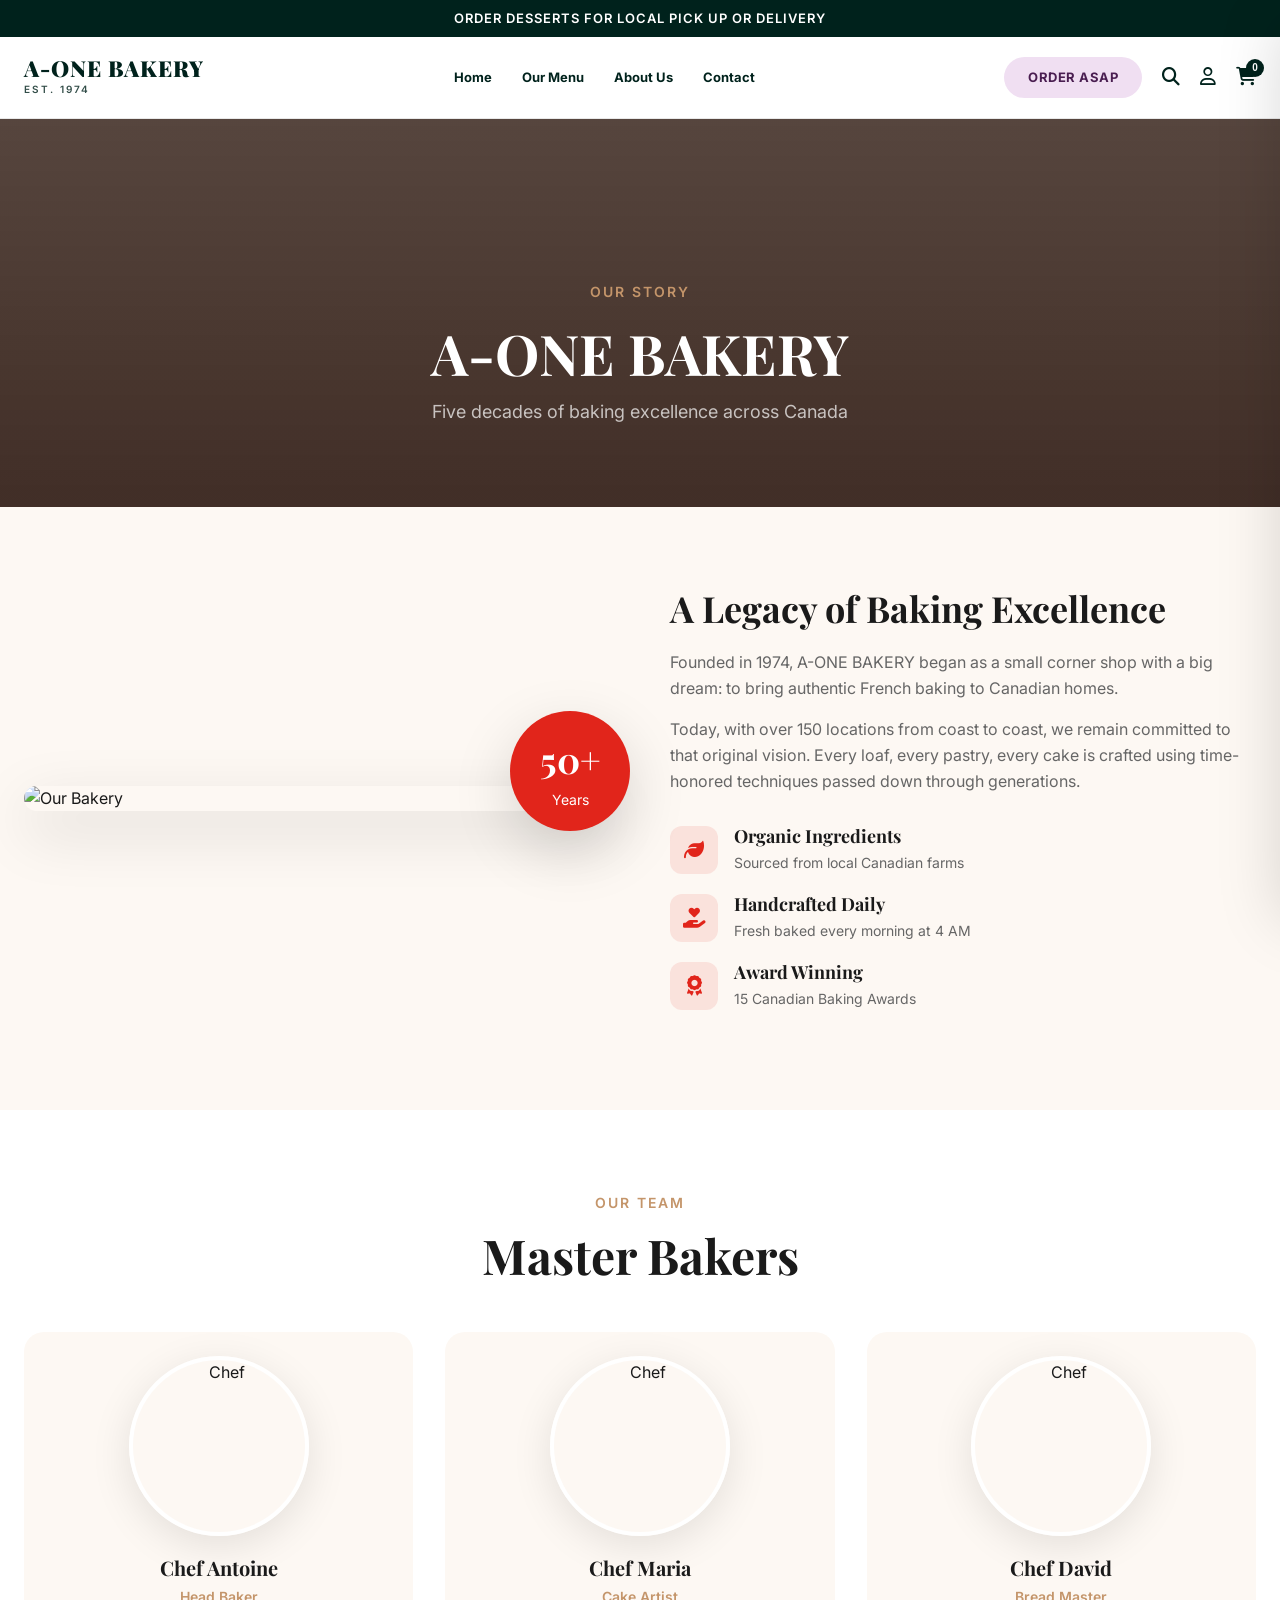
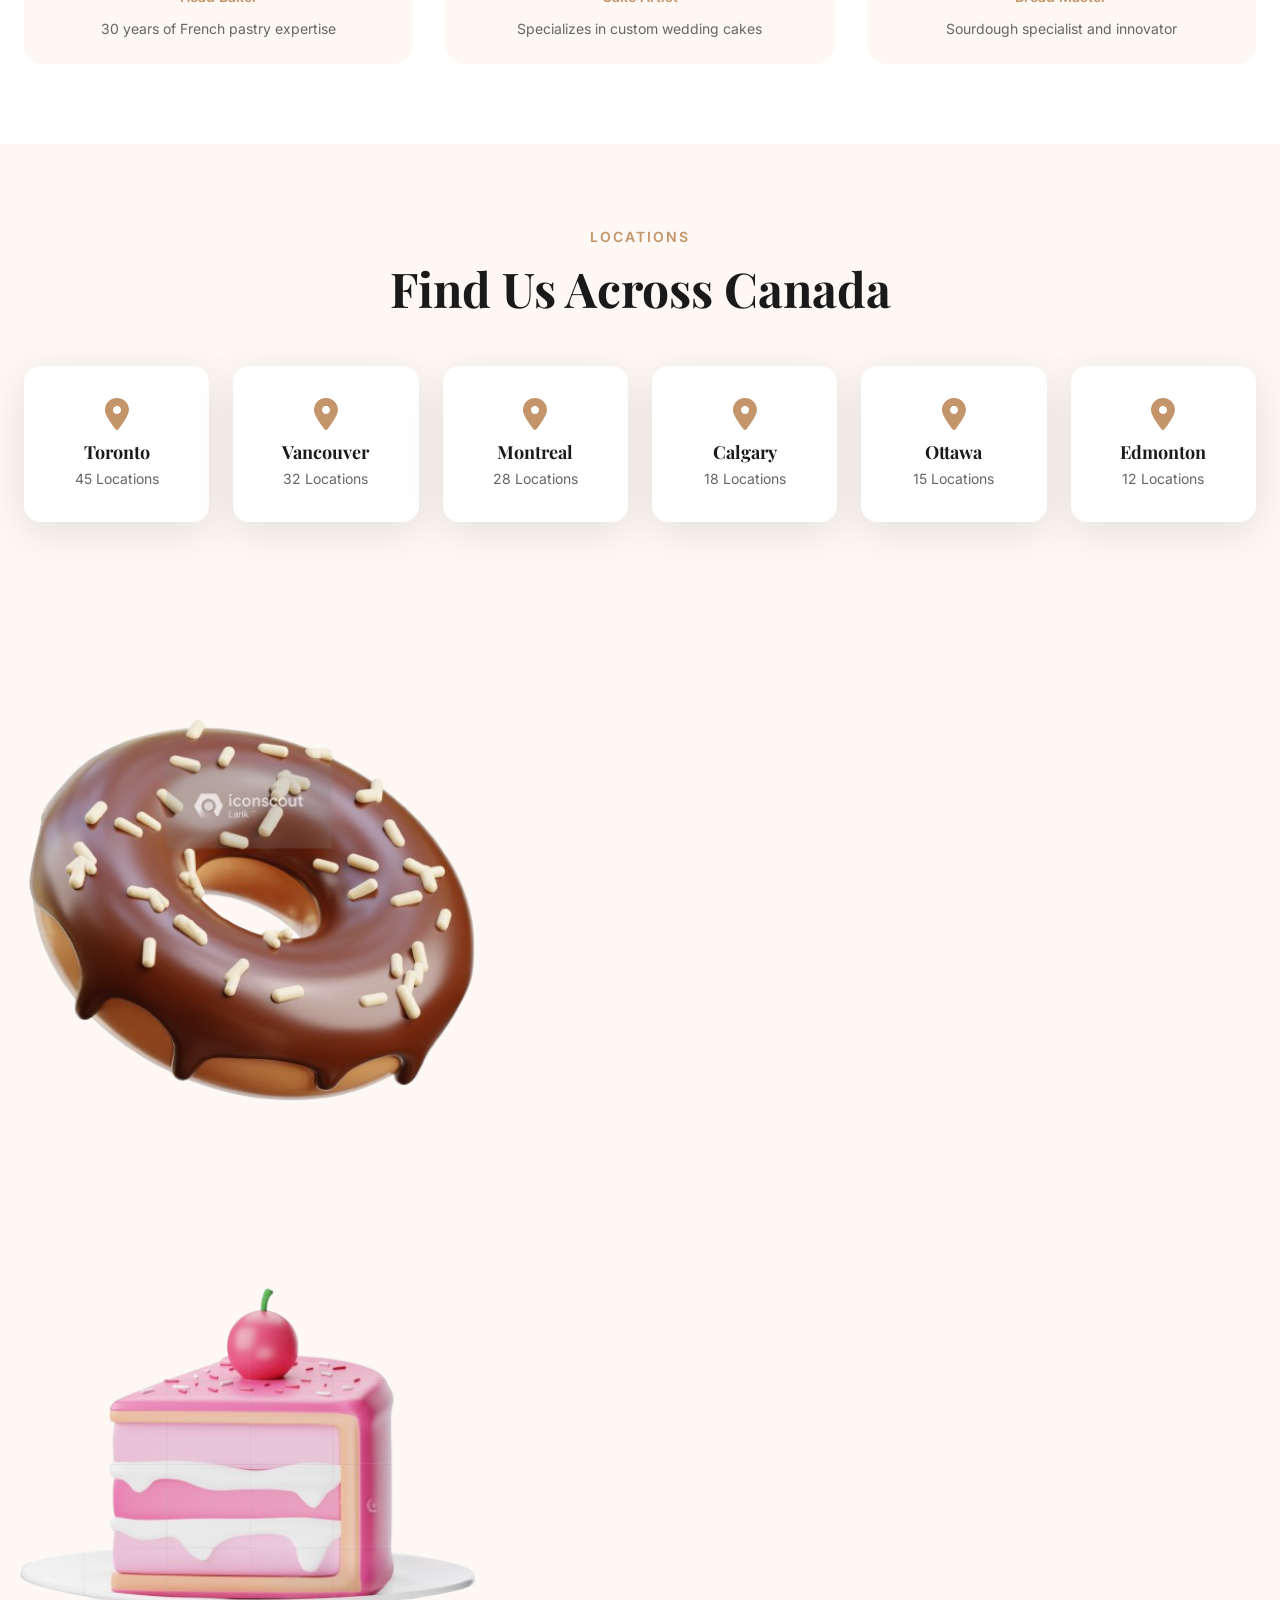
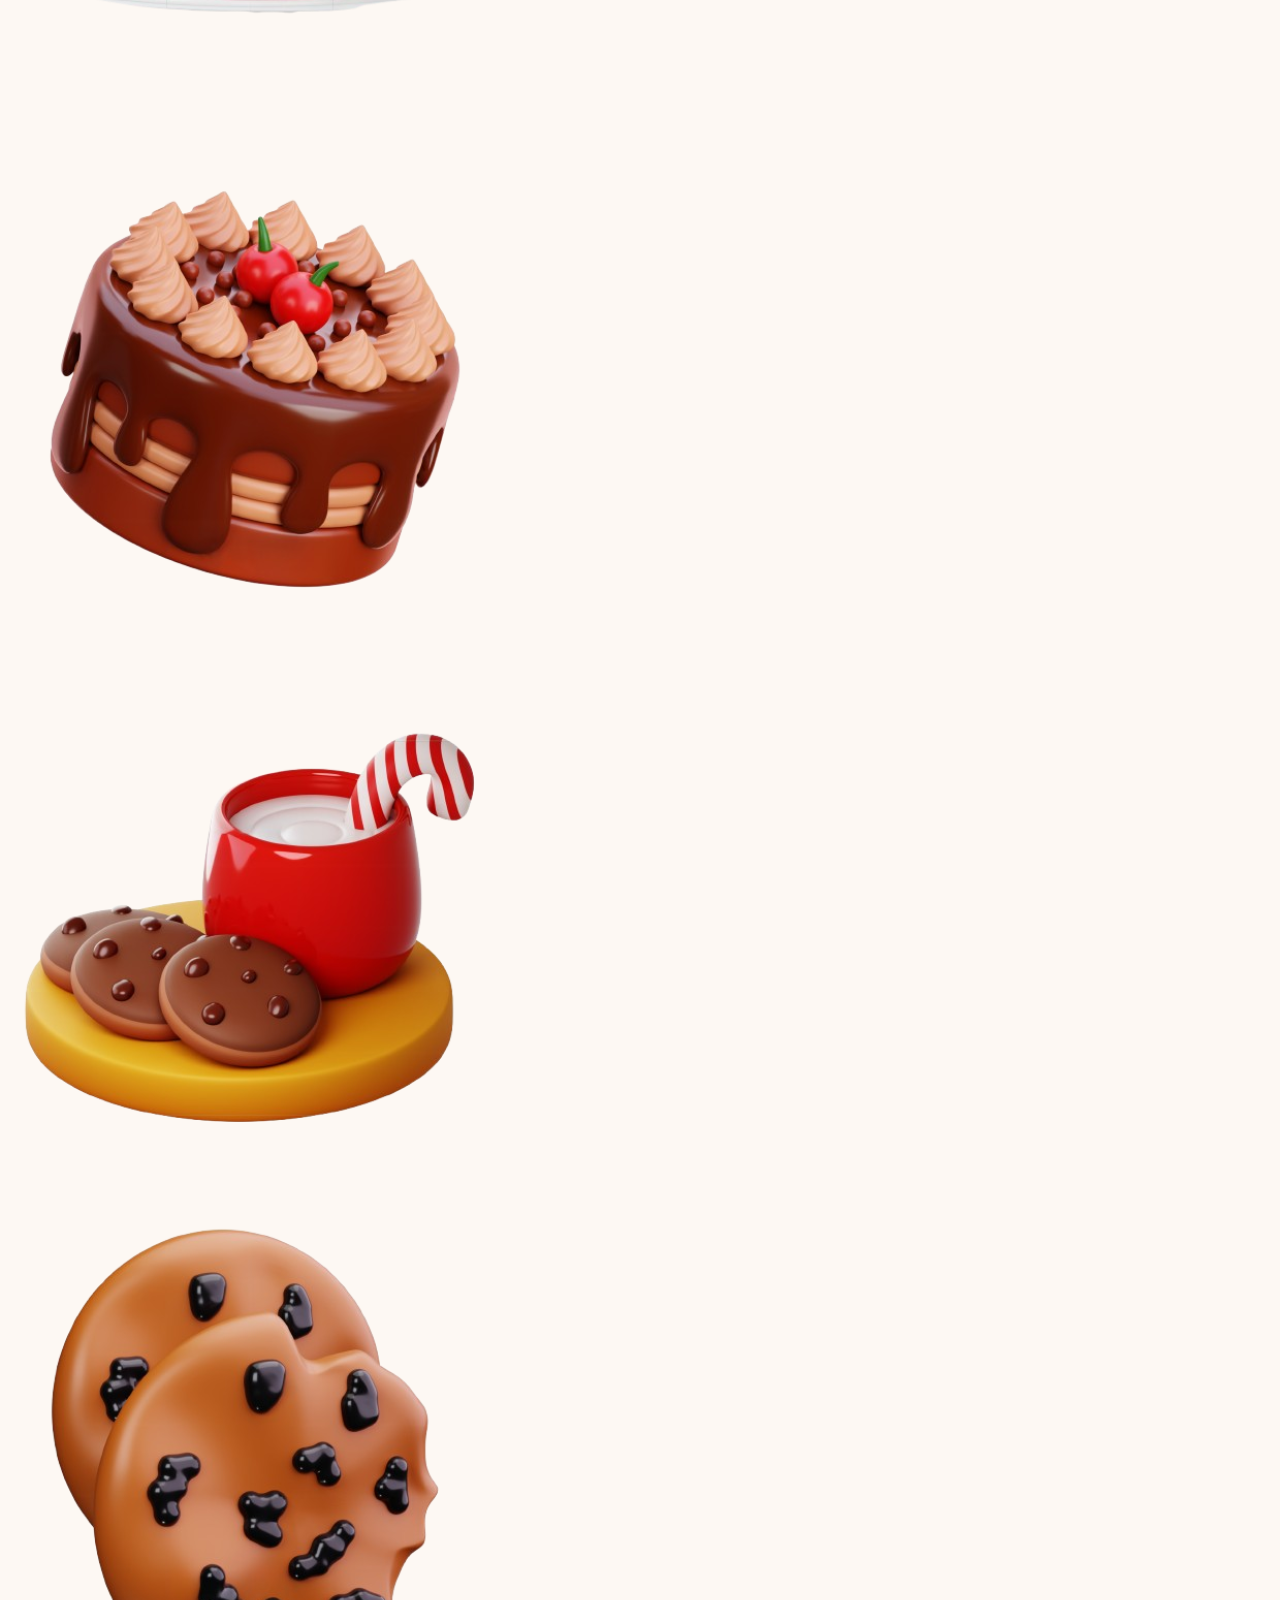
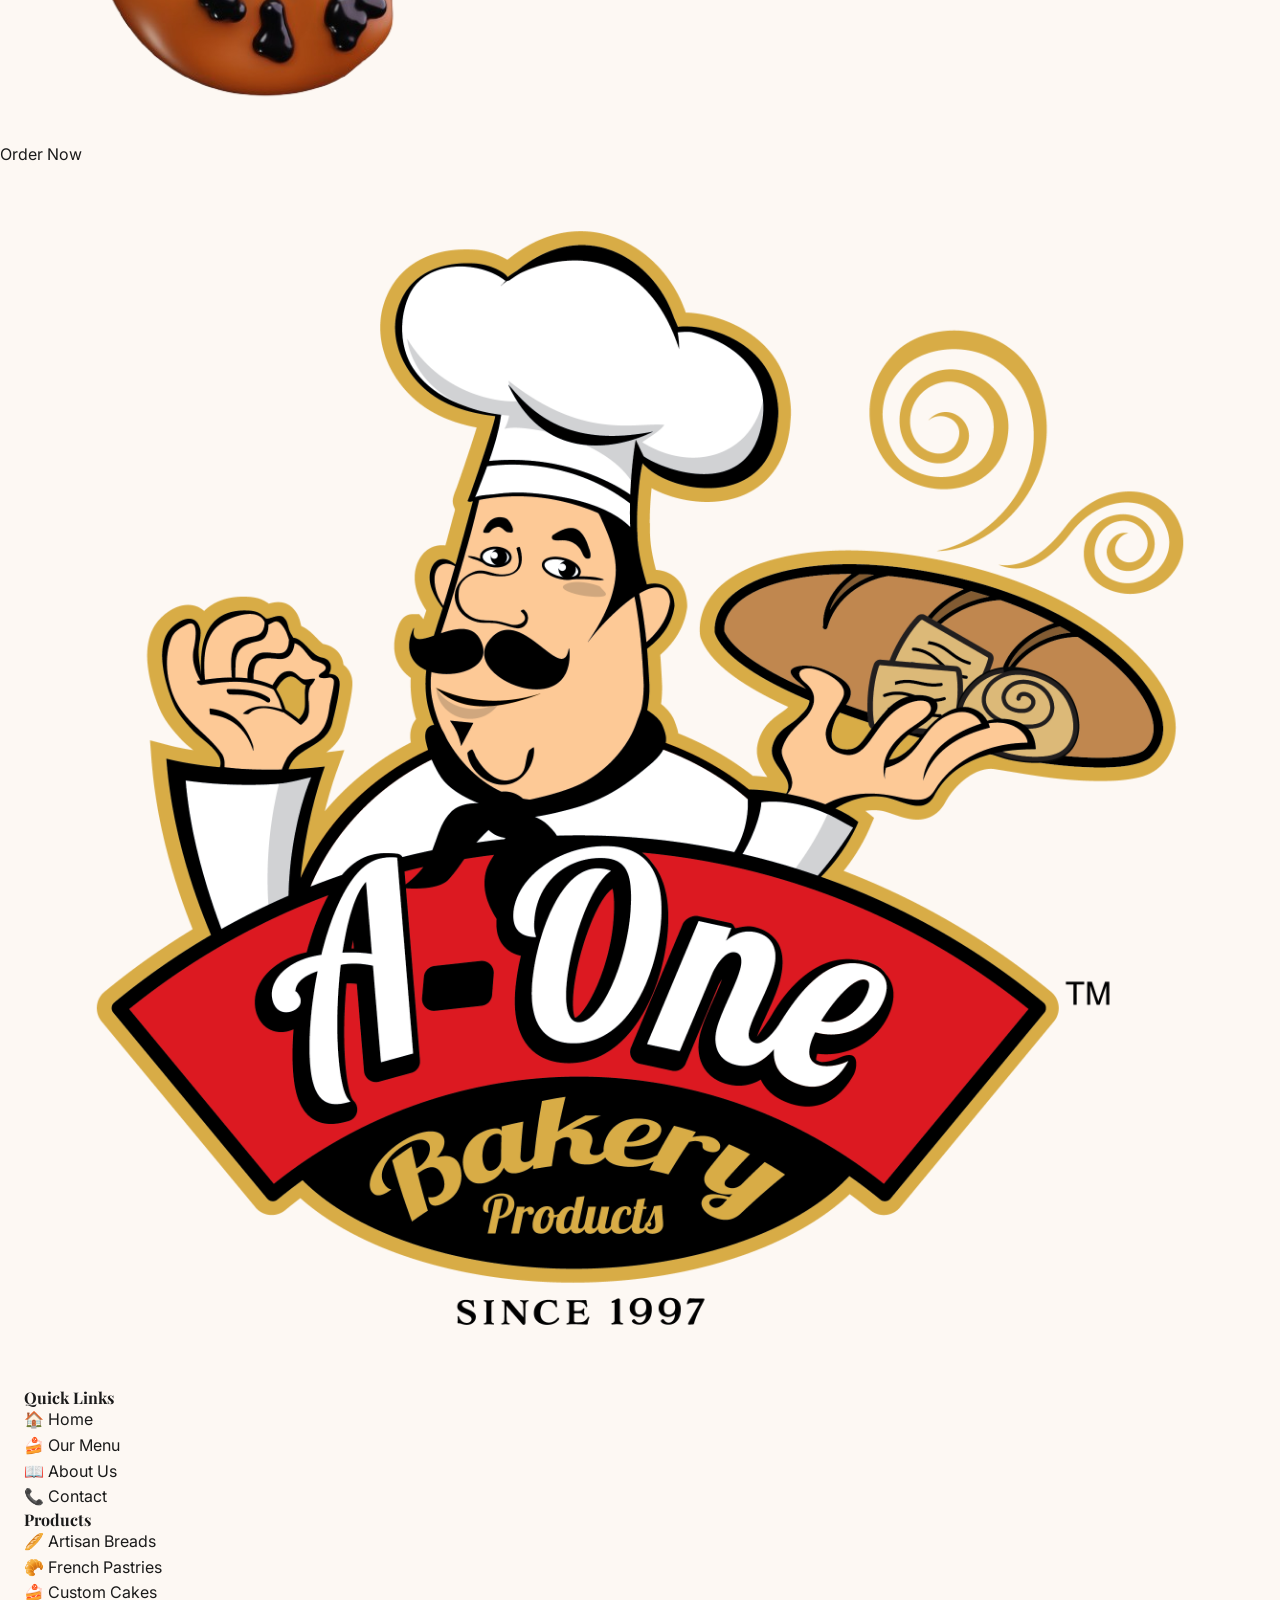
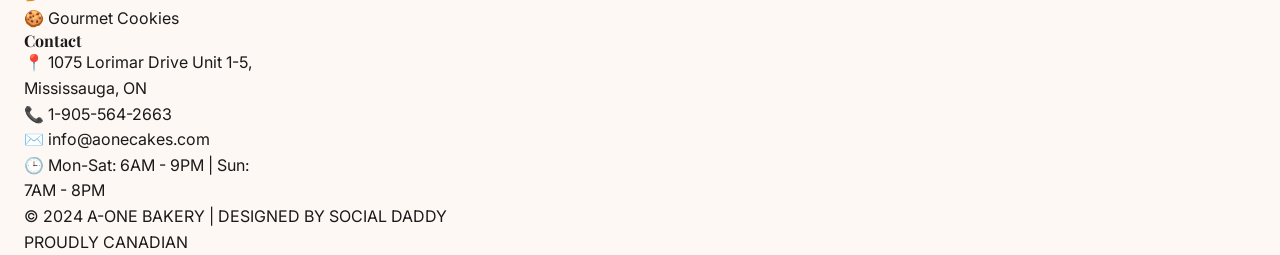
==== commit 31e6b6e1: "Propagate the new Premium Footer across all HTML pages" ====
--- a/about.html
+++ b/about.html
@@ -234,58 +234,74 @@
             </div>
         </div>
     </section>
-<!-- Footer -->
-    <footer class="footer">
-        <div class="footer-main">
+<!-- Premium Footer Section -->
+    <footer class="main-footer">
+        <!-- Call to Action Grid -->
+        <div class="footer-cta-container">
+            <div class="footer-grid-bg" id="footerInteractiveGrid">
+                <!-- Interactive Floating Icons -->
+                <div class="interactive-icon-wrapper icon-1"><img src="assets/icon1.png" class="interactive-icon" alt="Icon 1"></div>
+                <div class="interactive-icon-wrapper icon-2"><img src="assets/icon2.png" class="interactive-icon" alt="Icon 2"></div>
+                <div class="interactive-icon-wrapper icon-3"><img src="assets/icon3.png" class="interactive-icon" alt="Icon 3"></div>
+                <div class="interactive-icon-wrapper icon-4"><img src="assets/icon4.png" class="interactive-icon" alt="Icon 4"></div>
+                <div class="interactive-icon-wrapper icon-5"><img src="assets/icon5.png" class="interactive-icon" alt="Icon 5"></div>
+                
+                <div class="cta-wrapper">
+                    <a href="menu.html" class="cta-pill-btn">Order Now</a>
+                </div>
+            </div>
+        </div>
+
+        <!-- Footer Info -->
+        <div class="footer-bottom-max">
             <div class="container">
-                <div class="footer-grid">
-                    <div class="footer-brand">
-                        <div class="logo">
-                            <i class="fas fa-bread-slice"></i>
-                            <span>A-ONE BAKERY</span>
-                        </div>
-                        <p>Canada's premier artisan bakery chain, bringing French baking excellence to every Canadian
-                            home since 1974.</p>
-                        <div class="footer-social">
-                            <a href="#"><i class="fab fa-facebook-f"></i></a>
-                            <a href="#"><i class="fab fa-instagram"></i></a>
-                            <a href="#"><i class="fab fa-twitter"></i></a>
-                            <a href="#"><i class="fab fa-youtube"></i></a>
-                        </div>
-                    </div>
-                    <div class="footer-links">
-                        <h4>Quick Links</h4>
-                        <ul>
-                            <li><a href="#home" data-page="home">Home</a></li>
-                            <li><a href="#menu" data-page="menu">Our Menu</a></li>
-                            <li><a href="#about" data-page="about">About Us</a></li>
-                            <li><a href="#contact" data-page="contact">Contact</a></li>
-                        </ul>
-                    </div>
-                    <div class="footer-links">
-                        <h4>Products</h4>
-                        <ul>
-                            <li><a href="#menu" data-filter="bread">Artisan Breads</a></li>
-                            <li><a href="#menu" data-filter="pastry">French Pastries</a></li>
-                            <li><a href="#menu" data-filter="cake">Custom Cakes</a></li>
-                            <li><a href="#menu" data-filter="cookie">Gourmet Cookies</a></li>
-                        </ul>
-                    </div>
-                    <div class="footer-contact">
-                        <h4>Contact</h4>
-                        <p><i class="fas fa-map-marker-alt"></i> 1075 LORIMAR DRIVE Unit 1-5, Mississauga ON, L5S 1N2</p>
-                        <p><i class="fas fa-phone"></i> 1-905-564-2663</p>
-                        <p><i class="fas fa-envelope"></i> info@aonecakes.com</p>
-                        <p><i class="fas fa-clock"></i> Open Daily 6AM - 9PM</p>
-                    </div>
-                </div>
-            </div>
-        </div>
-        <div class="footer-bottom">
-            <div class="container">
-                <p> A-ONE BAKERY. All rights reserved. | <a href="#">Privacy Policy</a> | <a href="#">Terms of
-                        Service</a></p>
-                <p class="footer-badge"><i class="fas fa-maple-leaf"></i> Proudly Canadian | DESIGNED BY SOCIAL DADDY</p>
+                <div class="footer-max-content">
+                    <div class="footer-max-left">
+                        <div class="footer-max-logo">
+                            <img src="assets/a-one-logo1.png" alt="A-ONE Bakery Logo" class="logo-image-max">
+                        </div>
+                    </div>
+                    <div class="footer-max-right">
+                        <div class="footer-links-grid">
+                            <!-- Quick Links -->
+                            <div class="footer-col">
+                                <h4>Quick Links</h4>
+                                <ul>
+                                    <li><a href="index.html">🏠 Home</a></li>
+                                    <li><a href="menu.html">🍰 Our Menu</a></li>
+                                    <li><a href="about.html">📖 About Us</a></li>
+                                    <li><a href="contact.html">📞 Contact</a></li>
+                                </ul>
+                            </div>
+                            
+                            <!-- Products -->
+                            <div class="footer-col">
+                                <h4>Products</h4>
+                                <ul>
+                                    <li><a href="#">🥖 Artisan Breads</a></li>
+                                    <li><a href="#">🥐 French Pastries</a></li>
+                                    <li><a href="#">🍰 Custom Cakes</a></li>
+                                    <li><a href="#">🍪 Gourmet Cookies</a></li>
+                                </ul>
+                            </div>
+                            
+                            <!-- Contact -->
+                            <div class="footer-col">
+                                <h4>Contact</h4>
+                                <ul class="contact-info">
+                                    <li><span class="footer-icon">📍</span> <span class="footer-text">1075 Lorimar Drive Unit 1-5,<br>Mississauga, ON</span></li>
+                                    <li><span class="footer-icon">📞</span> <span class="footer-text">1-905-564-2663</span></li>
+                                    <li><span class="footer-icon">✉️</span> <span class="footer-text">info@aonecakes.com</span></li>
+                                    <li><span class="footer-icon">🕒</span> <span class="footer-text">Mon-Sat: 6AM - 9PM | Sun:<br>7AM - 8PM</span></li>
+                                </ul>
+                            </div>
+                        </div>
+                    </div>
+                </div>
+                <div class="footer-legal-max">
+                    <p>&copy; 2024 A-ONE BAKERY | DESIGNED BY SOCIAL DADDY</p>
+                    <p>PROUDLY CANADIAN <i class="fas fa-maple-leaf"></i></p>
+                </div>
             </div>
         </div>
     </footer>
--- a/css/global.css
+++ b/css/global.css
@@ -29,7 +29,8 @@
     box-sizing: border-box;
 }
 
-html {
+html, body {
+    cursor: url('../assets/cursor_icon5.png') 24 24, auto !important;
     scroll-behavior: smooth;
 }
 
@@ -41,6 +42,10 @@
     line-height: 1.6;
     user-select: none;
     -webkit-user-select: none;
+}
+
+a, button, .category-card, .product-card, .btn, input, select, textarea {
+    cursor: url('../assets/cursor_icon5.png') 24 24, pointer !important;
 }
 
 img, video {
--- a/css/about.css
+++ b/css/about.css
@@ -26,7 +26,7 @@
     position: absolute;
     bottom: -20px;
     right: -20px;
-    background: var(--primary);
+    background: var(--logo-red);
     color: var(--white);
     width: 120px;
     height: 120px;
@@ -77,8 +77,8 @@
 .about-feature i {
     width: 48px;
     height: 48px;
-    background: var(--primary-light);
-    color: var(--primary);
+    background: rgba(225, 37, 27, 0.1);
+    color: var(--logo-red);
     border-radius: 12px;
     display: flex;
     align-items: center;
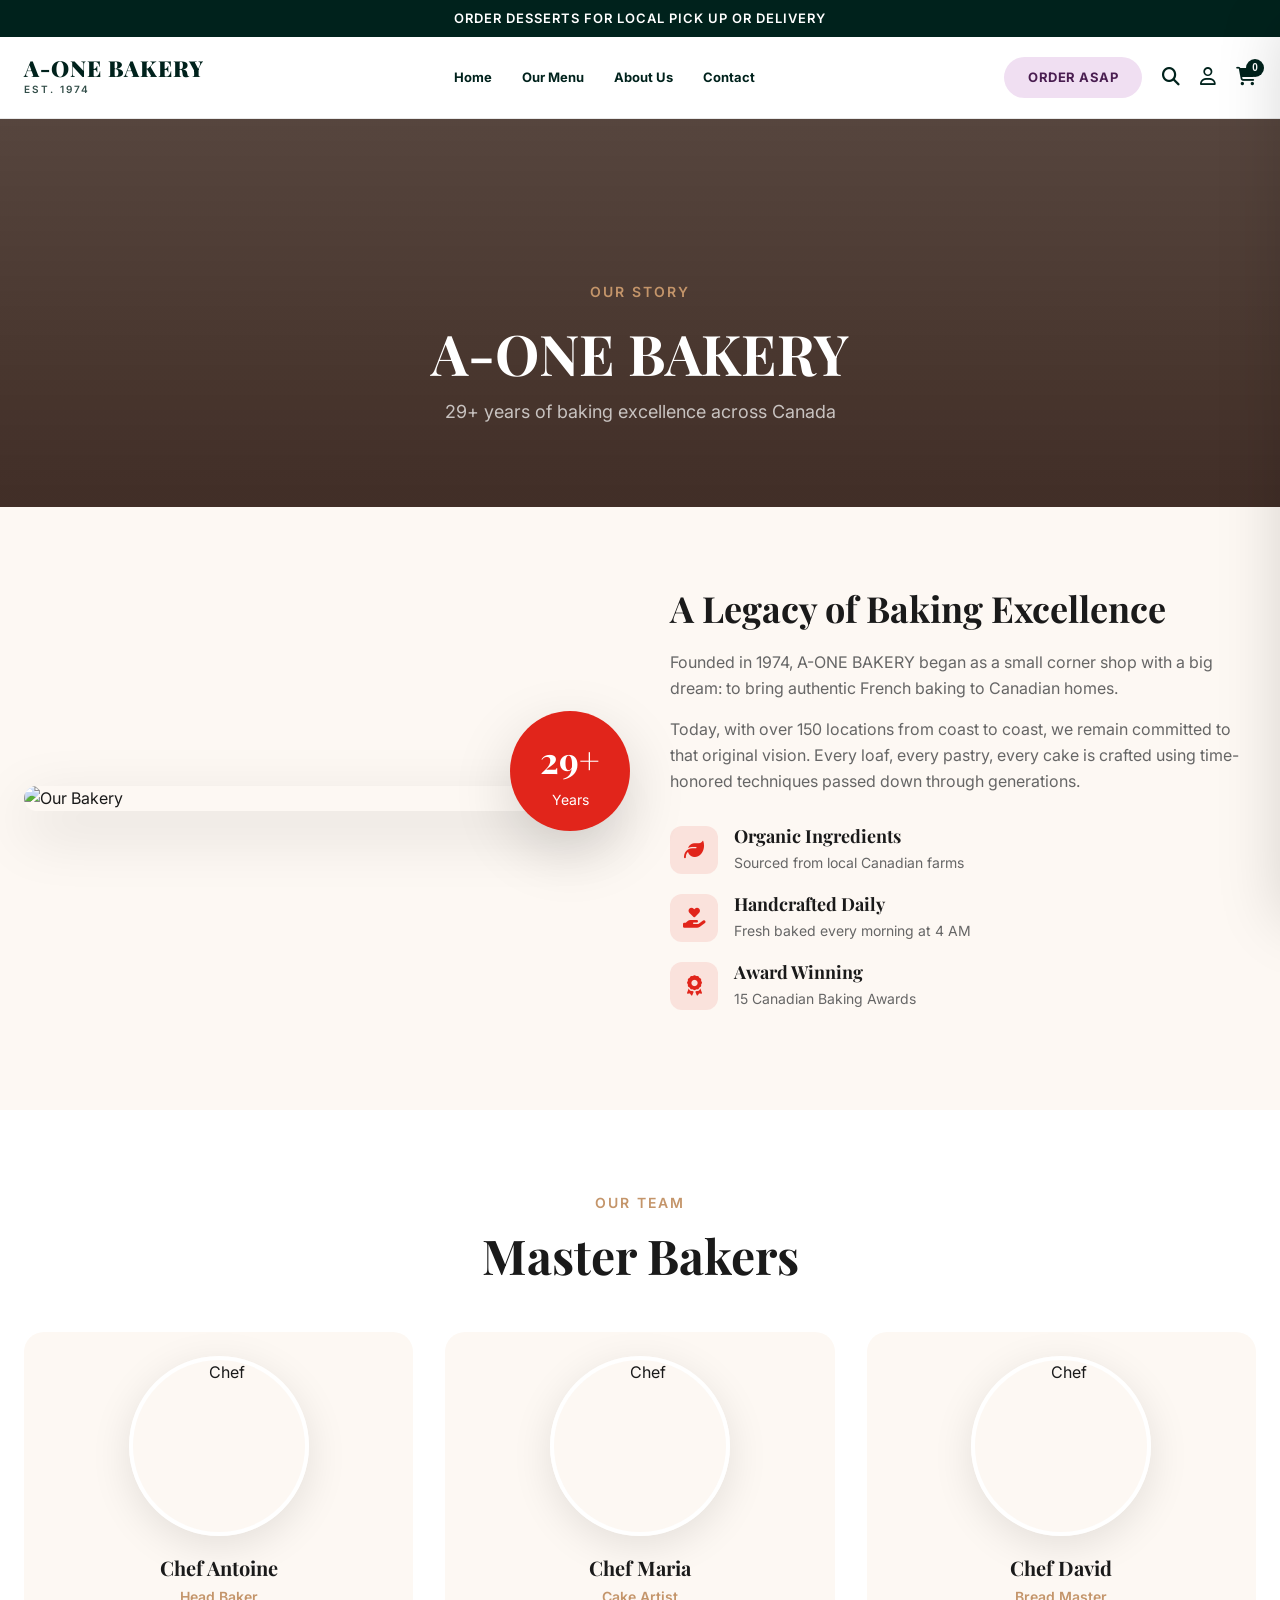
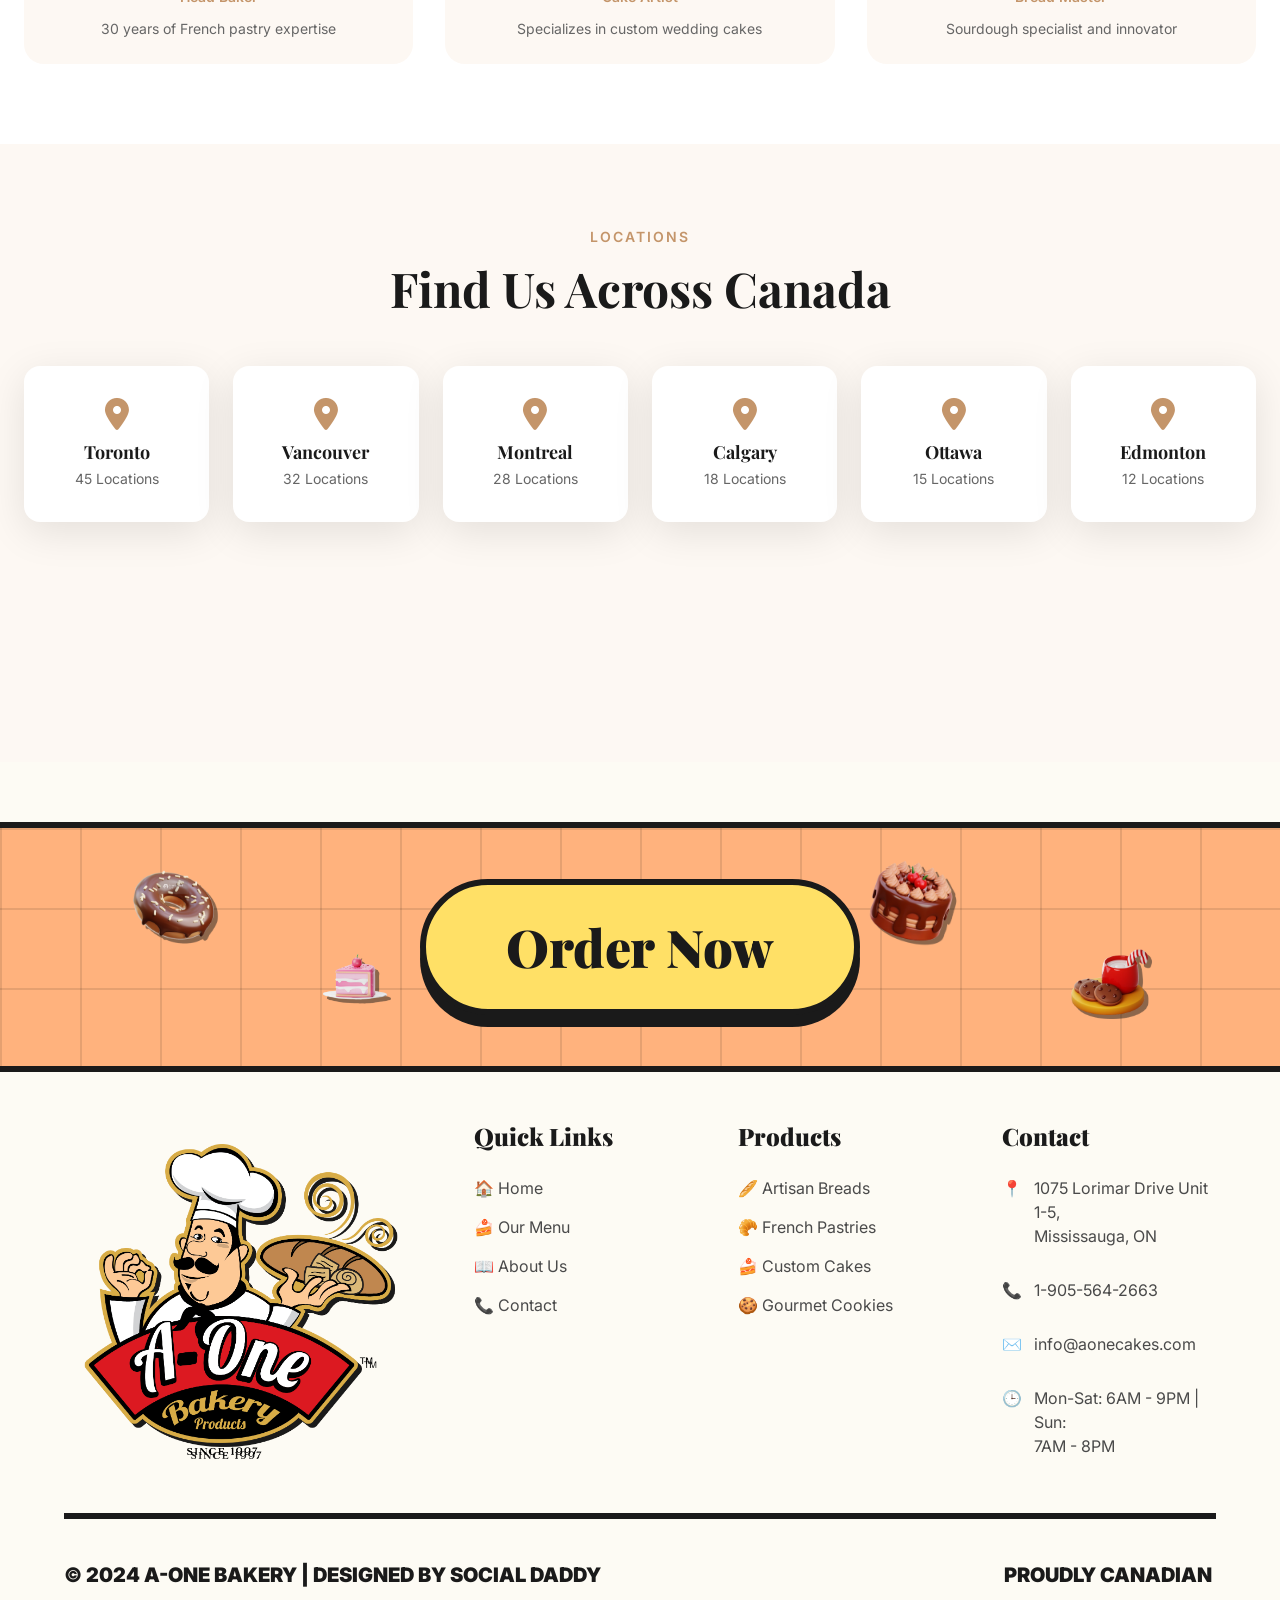
==== commit 80427a4d: "Update bakery age from 50 years to 29 years to reflect 1997 establishment date" ====
--- a/about.html
+++ b/about.html
@@ -105,7 +105,7 @@
             <div class="page-header-content">
                 <span class="page-tag">Our Story</span>
                 <h1>A-ONE BAKERY</h1>
-                <p>Five decades of baking excellence across Canada</p>
+                <p>29+ years of baking excellence across Canada</p>
             </div>
         </div>
 
@@ -115,7 +115,7 @@
                     <div class="about-img">
                         <img src="https://images.unsplash.com/photo-1517433670267-08bbd4be890f?auto=format&fit=crop&q=80&w=1200" alt="Our Bakery">
                         <div class="experience-badge">
-                            <span>50+</span>
+                            <span>29+</span>
                             <small>Years</small>
                         </div>
                     </div>
--- a/css/global.css
+++ b/css/global.css
@@ -1377,3 +1377,238 @@
     scroll-margin-top: 80px;
 }
 
+
+/* ========================================
+   MAXIMALIST FOOTER (BITESIZED STYLE)
+ ======================================== */
+.main-footer {
+    background: #FDFBF4 !important;
+    padding: 60px 0 40px !important;
+    margin-top: 80px !important;
+    border-top: none !important;
+    width: 100% !important;
+}
+
+.footer-cta-container {
+    width: 100%;
+    margin: 0 0 50px;
+    position: relative;
+    overflow: hidden; /* For full-width wavy */
+}
+
+.footer-grid-bg {
+    background-color: #FFB27D !important;
+    background-image: 
+        linear-gradient(rgba(0,0,0,0.1) 2px, transparent 2px),
+        linear-gradient(90deg, rgba(0,0,0,0.1) 2px, transparent 2px) !important;
+    background-size: 80px 80px !important;
+    height: 250px;
+    width: 100%;
+    display: flex;
+    justify-content: center;
+    align-items: center;
+    position: relative;
+    border-top: 6px solid #1A1A1A !important;
+    border-bottom: 6px solid #1A1A1A !important;
+    
+    /* Wavy mask to create the wavy top and bottom edge */
+    -webkit-mask-image: radial-gradient(circle at 40px 0px, transparent 40px, black 41px), radial-gradient(circle at 40px 100%, transparent 40px, black 41px);
+    -webkit-mask-size: 80px 100%;
+    -webkit-mask-repeat: repeat-x;
+    -webkit-mask-position: 0 0, 0 100%;
+    mask-image: radial-gradient(circle at 40px -10px, transparent 40px, black 41px), radial-gradient(circle at 40px calc(100% + 10px), transparent 40px, black 41px);
+    mask-size: 80px 100%;
+    mask-repeat: repeat-x;
+}
+
+/* Interactive Floating Icons Wrapper */
+.interactive-icon-wrapper {
+    position: absolute;
+    z-index: 1;
+    opacity: 0;
+    transform: scale(0) translate(0, 0);
+    transition: transform 0.4s cubic-bezier(0.175, 0.885, 0.32, 1.275), opacity 0.6s ease-out;
+}
+
+.interactive-icon-wrapper.popped {
+    opacity: 1;
+    /* JS sets --tx and --ty for dodging */
+    transform: scale(1) translate(var(--tx, 0px), var(--ty, 0px));
+}
+
+/* Inner Icon - Continuous Jumping */
+.interactive-icon {
+    width: 100%;
+    height: auto;
+    filter: drop-shadow(4px 4px 0 rgba(26, 26, 26, 0.5));
+    animation: continuousJump 3s infinite ease-in-out;
+}
+
+@keyframes continuousJump {
+    0%, 100% { transform: translateY(0); }
+    50% { transform: translateY(-20px); }
+}
+
+/* Initial positions and randomized jump timings */
+.icon-1 { top: 15%; left: 10%; width: 90px; }
+.icon-1 .interactive-icon { animation-delay: 0s; animation-duration: 3.2s; }
+
+.icon-2 { bottom: 20%; left: 25%; width: 70px; }
+.icon-2 .interactive-icon { animation-delay: 0.5s; animation-duration: 2.8s; }
+
+.icon-3 { top: 10%; right: 25%; width: 100px; }
+.icon-3 .interactive-icon { animation-delay: 1.2s; animation-duration: 3.5s; }
+
+.icon-4 { bottom: 15%; right: 10%; width: 85px; }
+.icon-4 .interactive-icon { animation-delay: 0.8s; animation-duration: 2.9s; }
+
+.icon-5 { top: 40%; left: 50%; width: 60px; margin-left: -30px; } /* Centered */
+.icon-5 .interactive-icon { animation-delay: 1.5s; animation-duration: 3.1s; }
+
+.cta-wrapper {
+    position: relative;
+    display: flex;
+    justify-content: center;
+    align-items: center;
+    width: 100%;
+    max-width: 1200px;
+}
+
+.cta-pill-btn {
+    background: #FFE066 !important;
+    color: #1A1A1A !important;
+    padding: 20px 80px !important;
+    border-radius: 100px !important;
+    font-size: 52px !important;
+    font-family: 'Playfair Display', serif !important;
+    font-weight: 900 !important;
+    text-decoration: none !important;
+    border: 6px solid #1A1A1A !important;
+    box-shadow: 0 12px 0 #1A1A1A !important;
+    transition: all 0.2s ease !important;
+    z-index: 5;
+}
+
+.cta-pill-btn:hover {
+    transform: translateY(4px) !important;
+    box-shadow: 0 8px 0 #1A1A1A !important;
+}
+
+
+/* Bottom Section */
+.footer-bottom-max {
+    max-width: 1400px;
+    margin: 50px auto 0;
+    padding: 0 40px;
+}
+
+.footer-max-content {
+    display: flex;
+    justify-content: space-between;
+    align-items: flex-end; /* Align bottom for the big text */
+    margin-bottom: 40px;
+    padding-bottom: 40px;
+    border-bottom: 6px solid #1A1A1A !important;
+}
+
+.footer-max-left {
+    flex: 1;
+}
+
+.logo-image-max {
+    max-width: 350px;
+    height: auto;
+    display: inline-block;
+    vertical-align: middle;
+    filter: drop-shadow(4px 4px 0px #1A1A1A); /* Add the pop-art shadow to the image */
+}
+
+.footer-max-right {
+    flex: 2.5;
+    display: flex;
+    flex-direction: column;
+    align-items: flex-start; /* Push grid closer to logo */
+    padding-left: 60px;
+}
+
+.footer-links-grid {
+    display: grid;
+    grid-template-columns: repeat(3, 1fr);
+    gap: 50px;
+    text-align: left;
+    width: 100%;
+}
+
+.footer-col h4 {
+    font-family: 'Playfair Display', serif;
+    font-size: 24px;
+    font-weight: 900;
+    color: #1A1A1A;
+    margin-bottom: 25px;
+    text-transform: capitalize;
+}
+
+.footer-col ul {
+    list-style: none;
+    padding: 0;
+    margin: 0;
+    display: flex;
+    flex-direction: column;
+    gap: 15px;
+}
+
+.footer-col a, .footer-col li {
+    font-family: 'Inter', sans-serif;
+    font-size: 16px;
+    color: #4A4A4A;
+    text-decoration: none;
+    transition: color 0.3s ease;
+    display: flex;
+    align-items: flex-start;
+    line-height: 1.5;
+}
+
+.footer-col a:hover {
+    color: #FF4D00;
+}
+
+.contact-info li {
+    display: flex;
+    align-items: flex-start;
+    gap: 12px;
+    margin-bottom: 15px;
+}
+
+.footer-icon {
+    flex-shrink: 0;
+    width: 20px;
+    text-align: center;
+}
+
+.footer-text {
+    flex-grow: 1;
+}
+
+.footer-legal-max {
+    display: flex;
+    justify-content: space-between;
+    font-weight: 900;
+    font-size: 20px;
+    text-transform: uppercase;
+    color: #1A1A1A;
+}
+
+@media (max-width: 1024px) {
+    .logo-image-max { max-width: 180px; }
+    .cta-pill-btn { font-size: 40px !important; }
+    .footer-links-grid { gap: 20px; }
+    .footer-col h4 { font-size: 20px; }
+    .footer-grid-bg { height: 280px; }
+}
+
+@media (max-width: 768px) {
+    .footer-max-content { flex-direction: column; align-items: flex-start; text-align: left; }
+    .footer-max-right { align-items: flex-start; margin-top: 40px; width: 100%; }
+    .footer-links-grid { grid-template-columns: 1fr; gap: 30px; }
+    .logo-image-max { max-width: 150px; }
+}
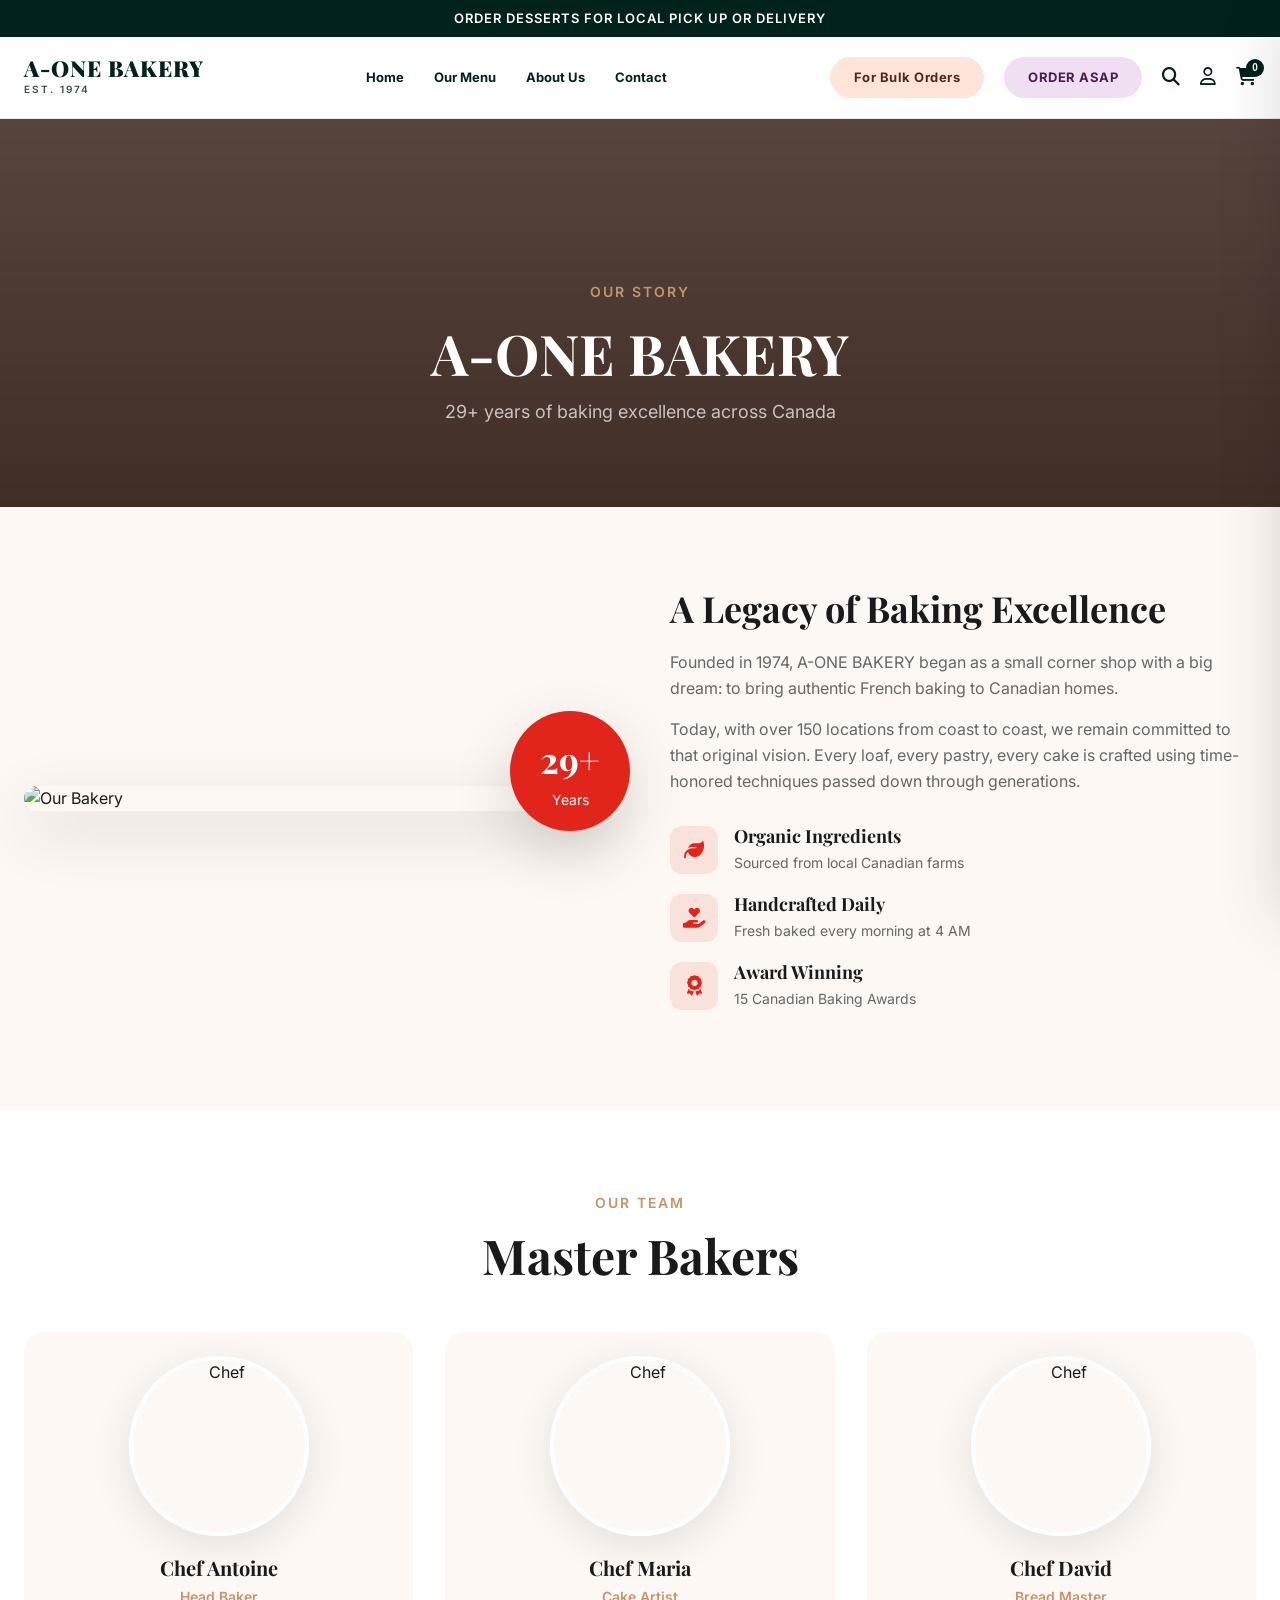
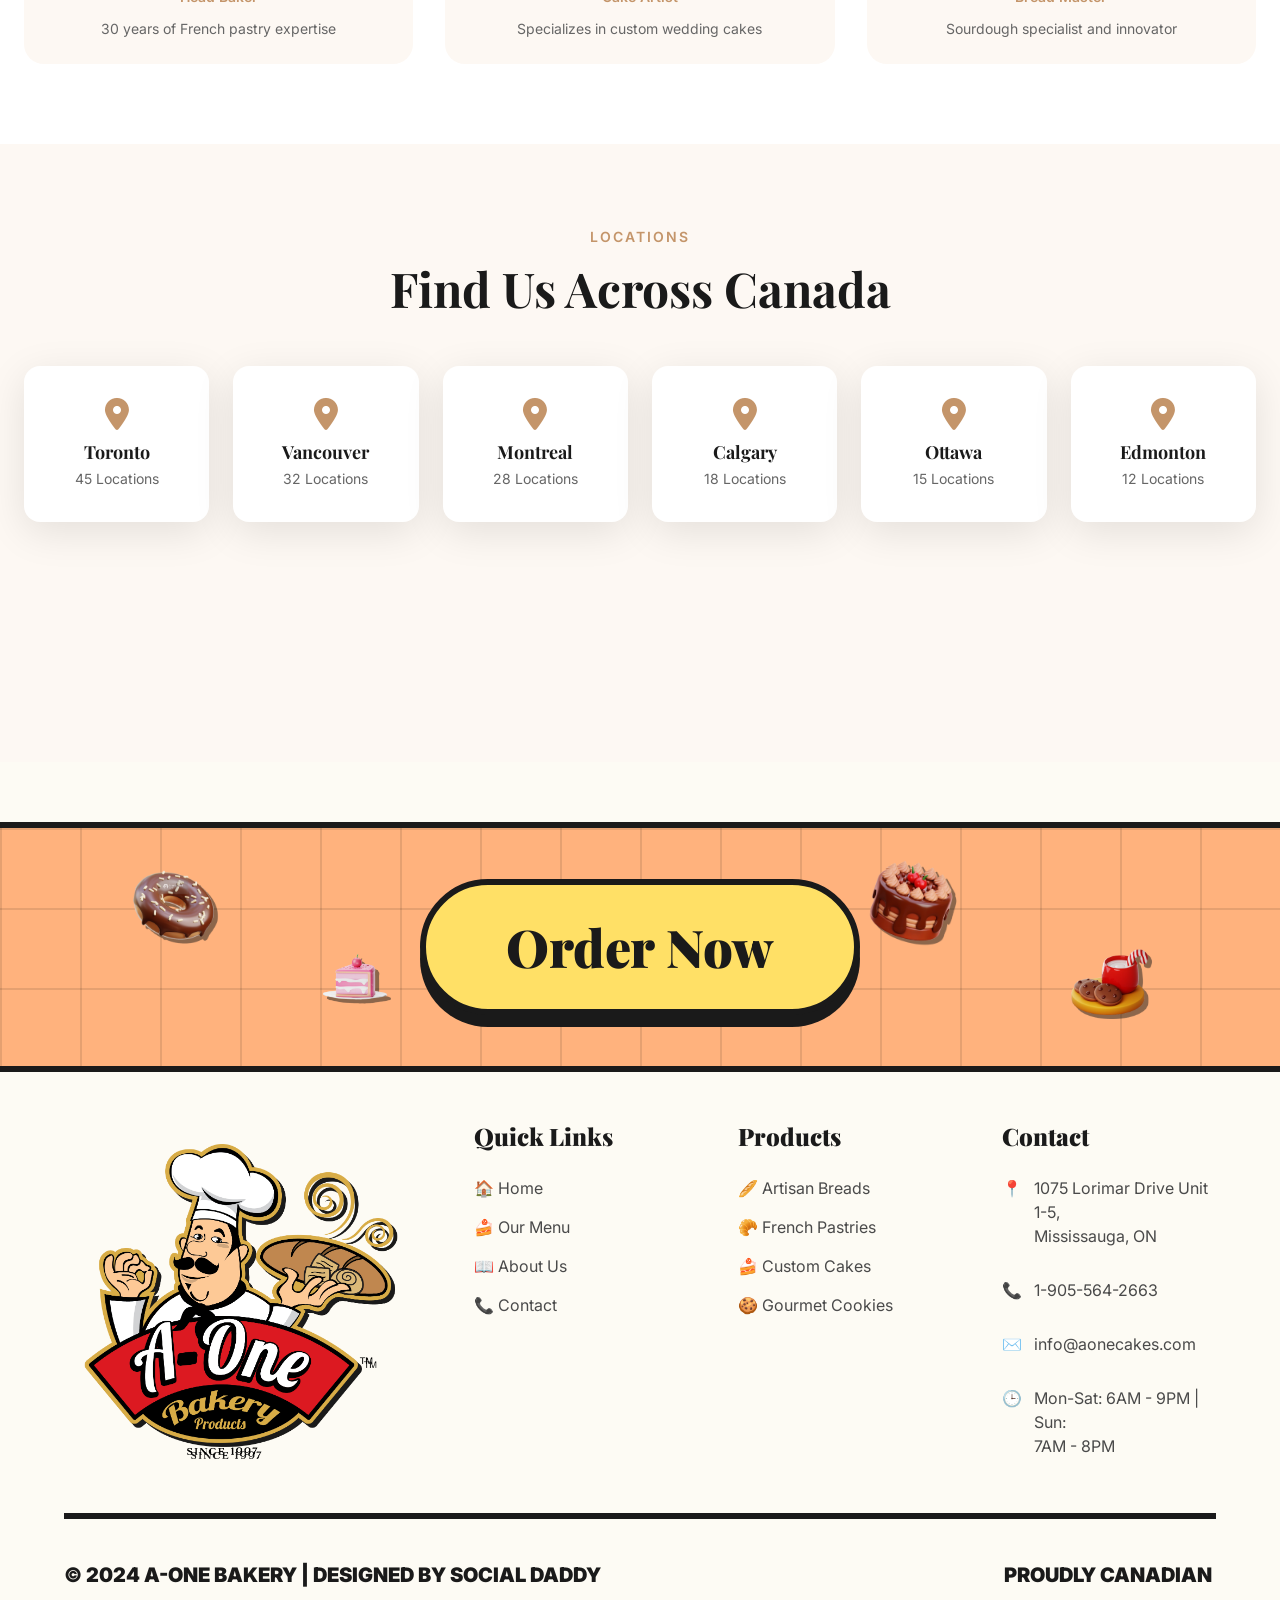
==== commit 4eb10255: "Add For Bulk Orders button to navbar and create Bulk Order Enquiry page with form" ====
--- a/about.html
+++ b/about.html
@@ -34,6 +34,7 @@
                 <li><a href="contact.html">Contact</a></li>
             </ul>
             <div class="nav-actions">
+                <a href="bulkorderenquiry.html" class="bulk-order-btn">For Bulk Orders</a>
                 <a href="menu.html" class="order-asap-btn">ORDER ASAP</a>
                 <button class="search-btn" id="searchBtn"><i class="fas fa-search"></i></button>
                 <button class="user-btn"><i class="far fa-user"></i></button>
--- a/css/global.css
+++ b/css/global.css
@@ -297,6 +297,22 @@
     gap: 20px;
 }
 
+.bulk-order-btn {
+    background: #FFE5D9; /* Light peach background */
+    color: #51281E; /* Dark brown/peach text */
+    padding: 10px 24px;
+    border-radius: 50px;
+    font-weight: 700;
+    font-size: 13px;
+    letter-spacing: 0.5px;
+    transition: var(--transition);
+}
+
+.bulk-order-btn:hover {
+    background: #FFD6C2;
+    transform: translateY(-2px);
+}
+
 .order-asap-btn {
     background: #F0DFF2; /* Light purple background */
     color: #4A1E51; /* Dark purple text */
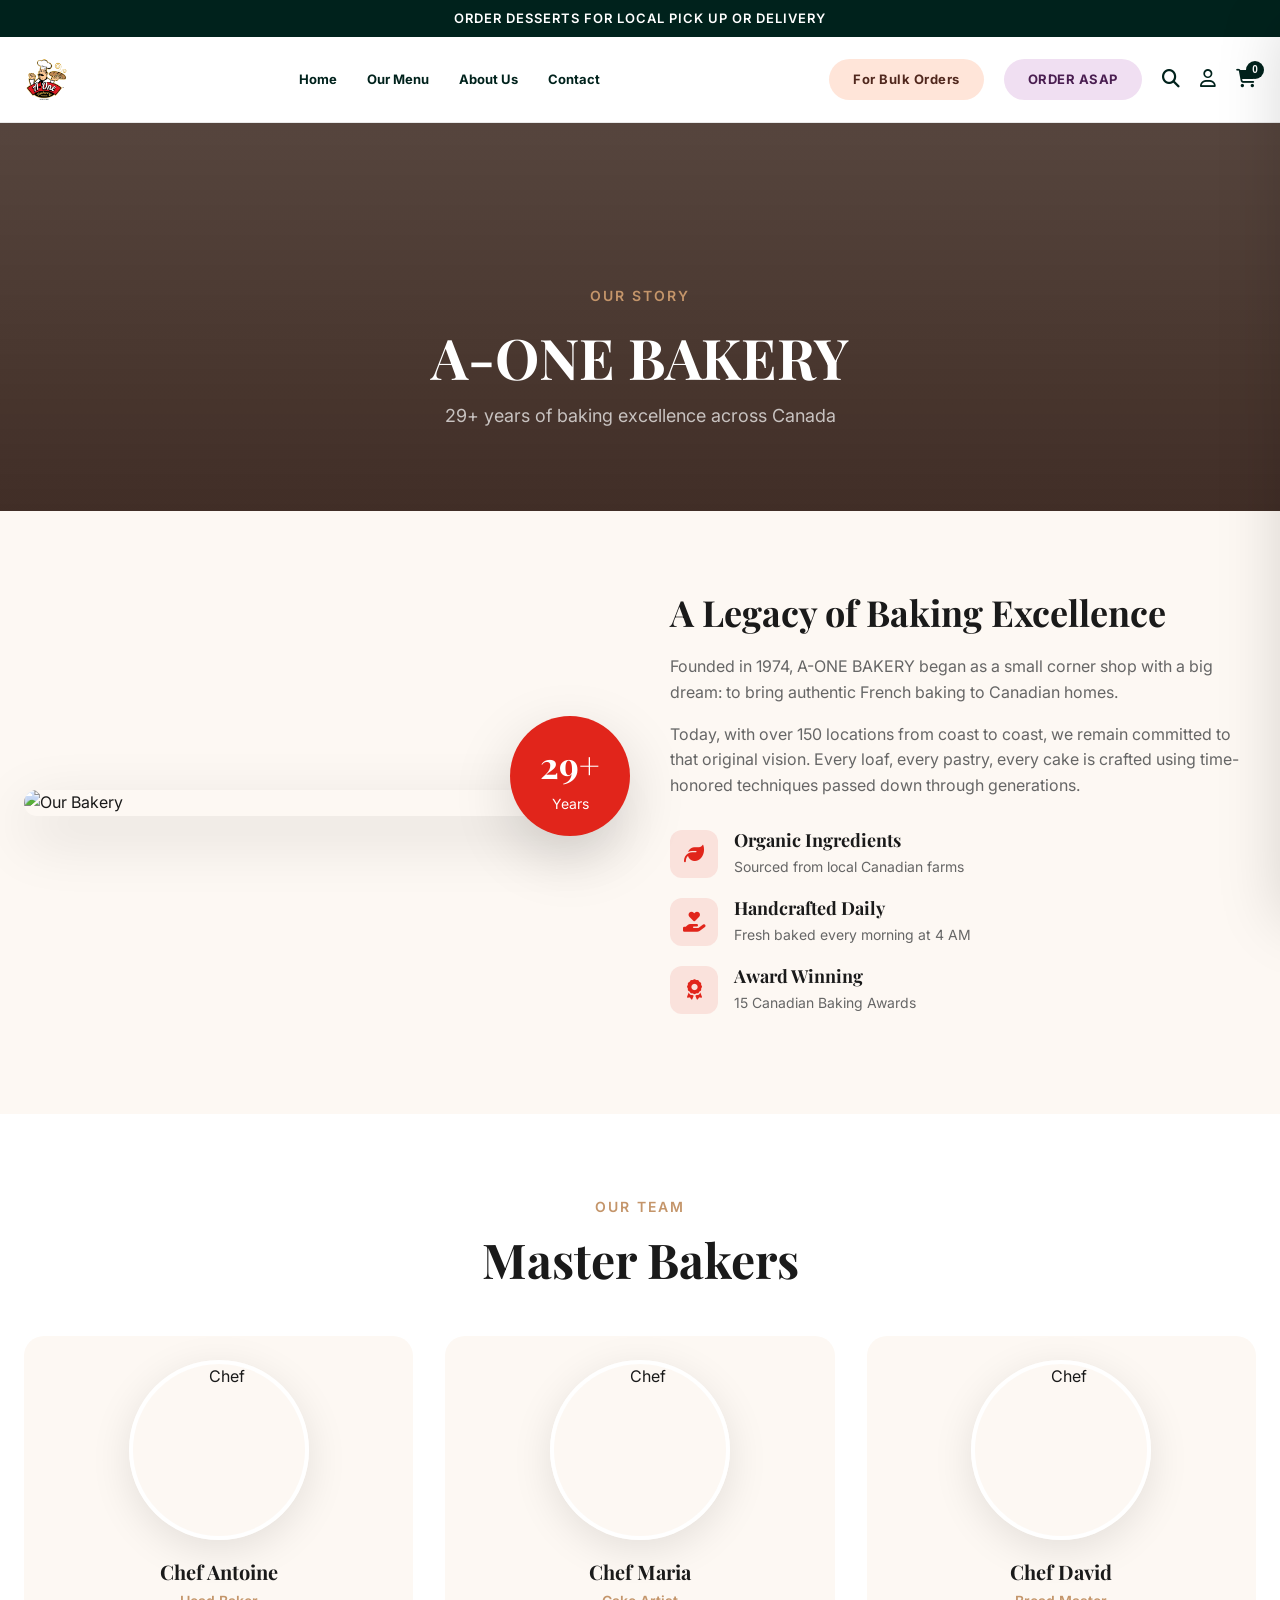
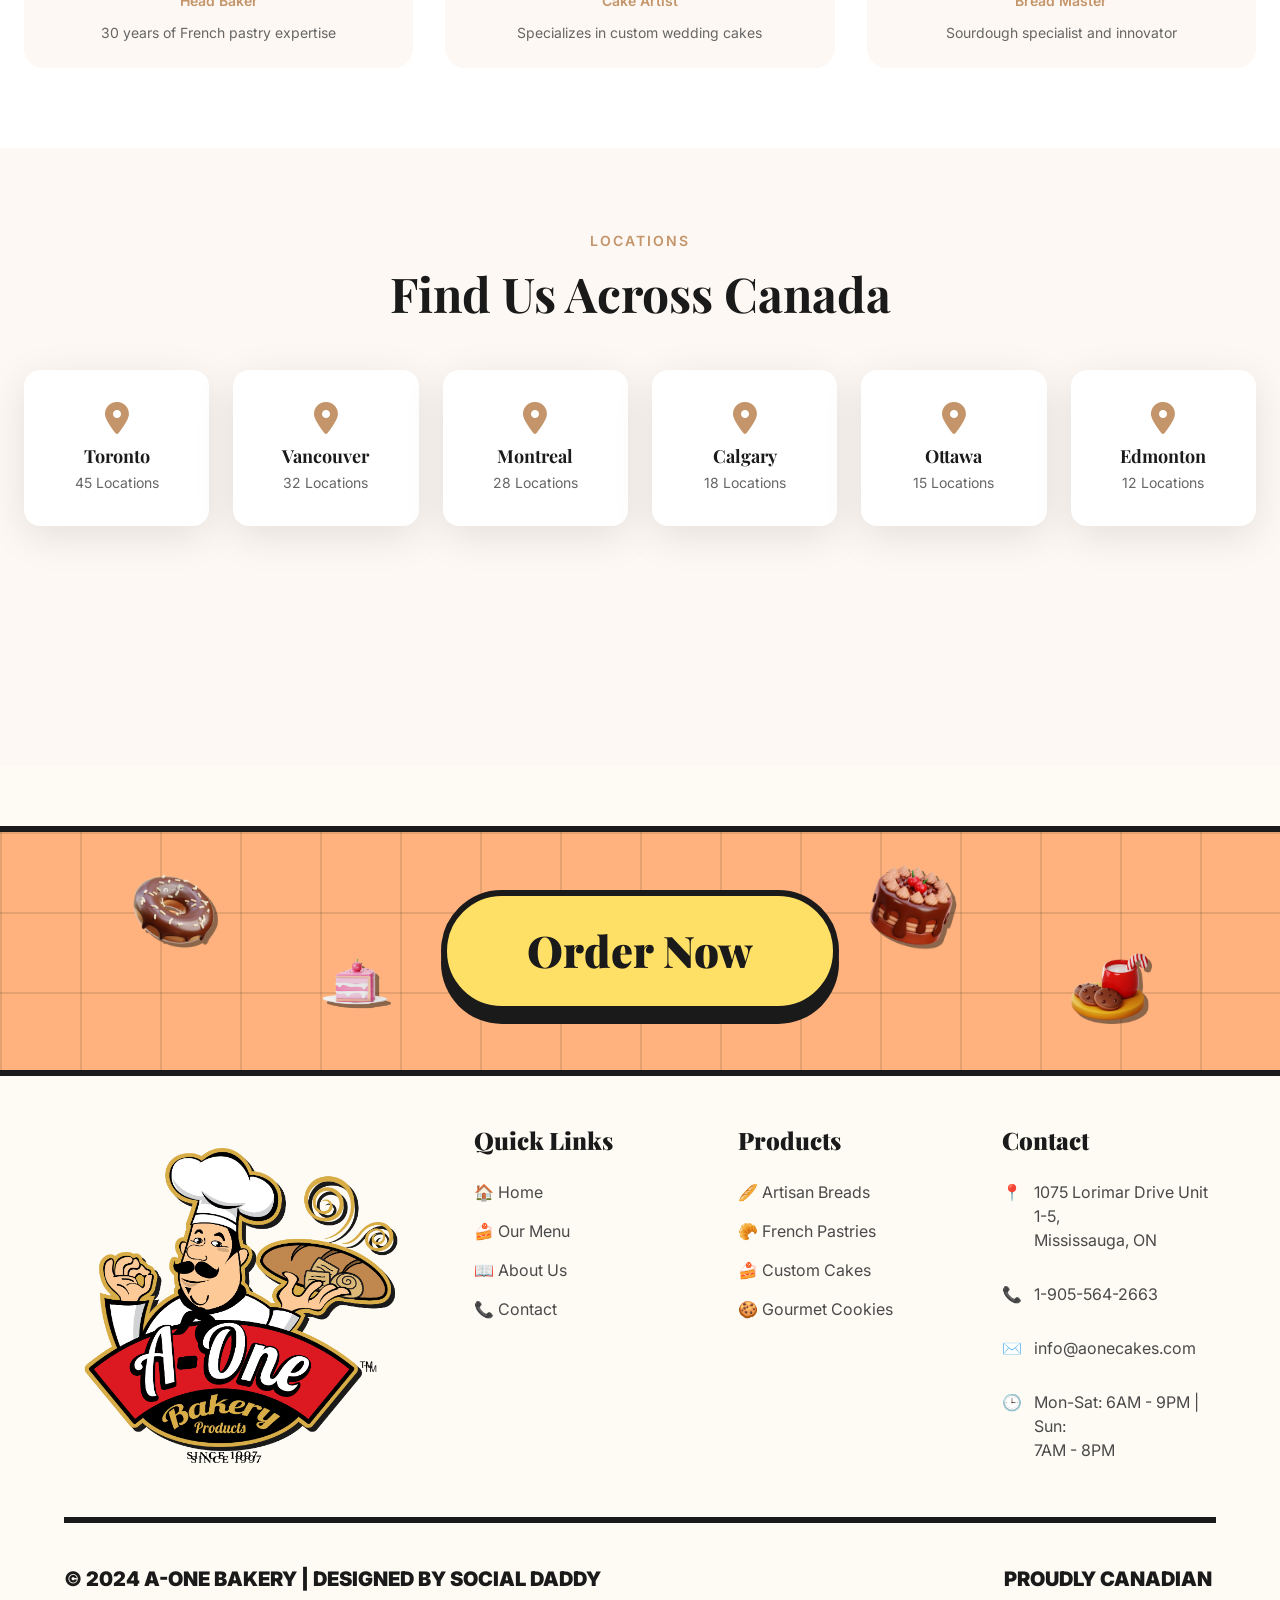
==== commit 552cac7c: "Replace text logo with image logo in navbar" ====
--- a/about.html
+++ b/about.html
@@ -24,8 +24,7 @@
     <nav class="navbar" id="navbar">
         <div class="nav-container">
             <a href="index.html" class="logo">
-                <span class="logo-main">A-ONE BAKERY</span>
-                <span class="logo-est">EST. 1974</span>
+                <img src="assets/a-one-logo1.png" alt="A-ONE Bakery Logo" class="nav-logo-img">
             </a>
             <ul class="nav-links">
                 <li><a href="index.html">Home</a></li>
--- a/css/global.css
+++ b/css/global.css
@@ -244,27 +244,19 @@
 
 .logo {
     display: flex;
-    flex-direction: column;
-    align-items: flex-start;
-    gap: 2px;
-    color: #00221C;
-    transition: var(--transition);
-}
-
-.logo-main {
-    font-family: 'Playfair Display', serif;
-    font-size: 22px;
-    font-weight: 900;
-    letter-spacing: 1px;
-    line-height: 1;
-}
-
-.logo-est {
-    font-family: 'Inter', sans-serif;
-    font-size: 10px;
-    font-weight: 600;
-    letter-spacing: 2px;
-    opacity: 0.8;
+    align-items: center;
+    transition: var(--transition);
+}
+
+.nav-logo-img {
+    height: 45px;
+    width: auto;
+    object-fit: contain;
+    transition: transform 0.3s ease;
+}
+
+.nav-logo-img:hover {
+    transform: scale(1.05);
 }
 
 .nav-links {
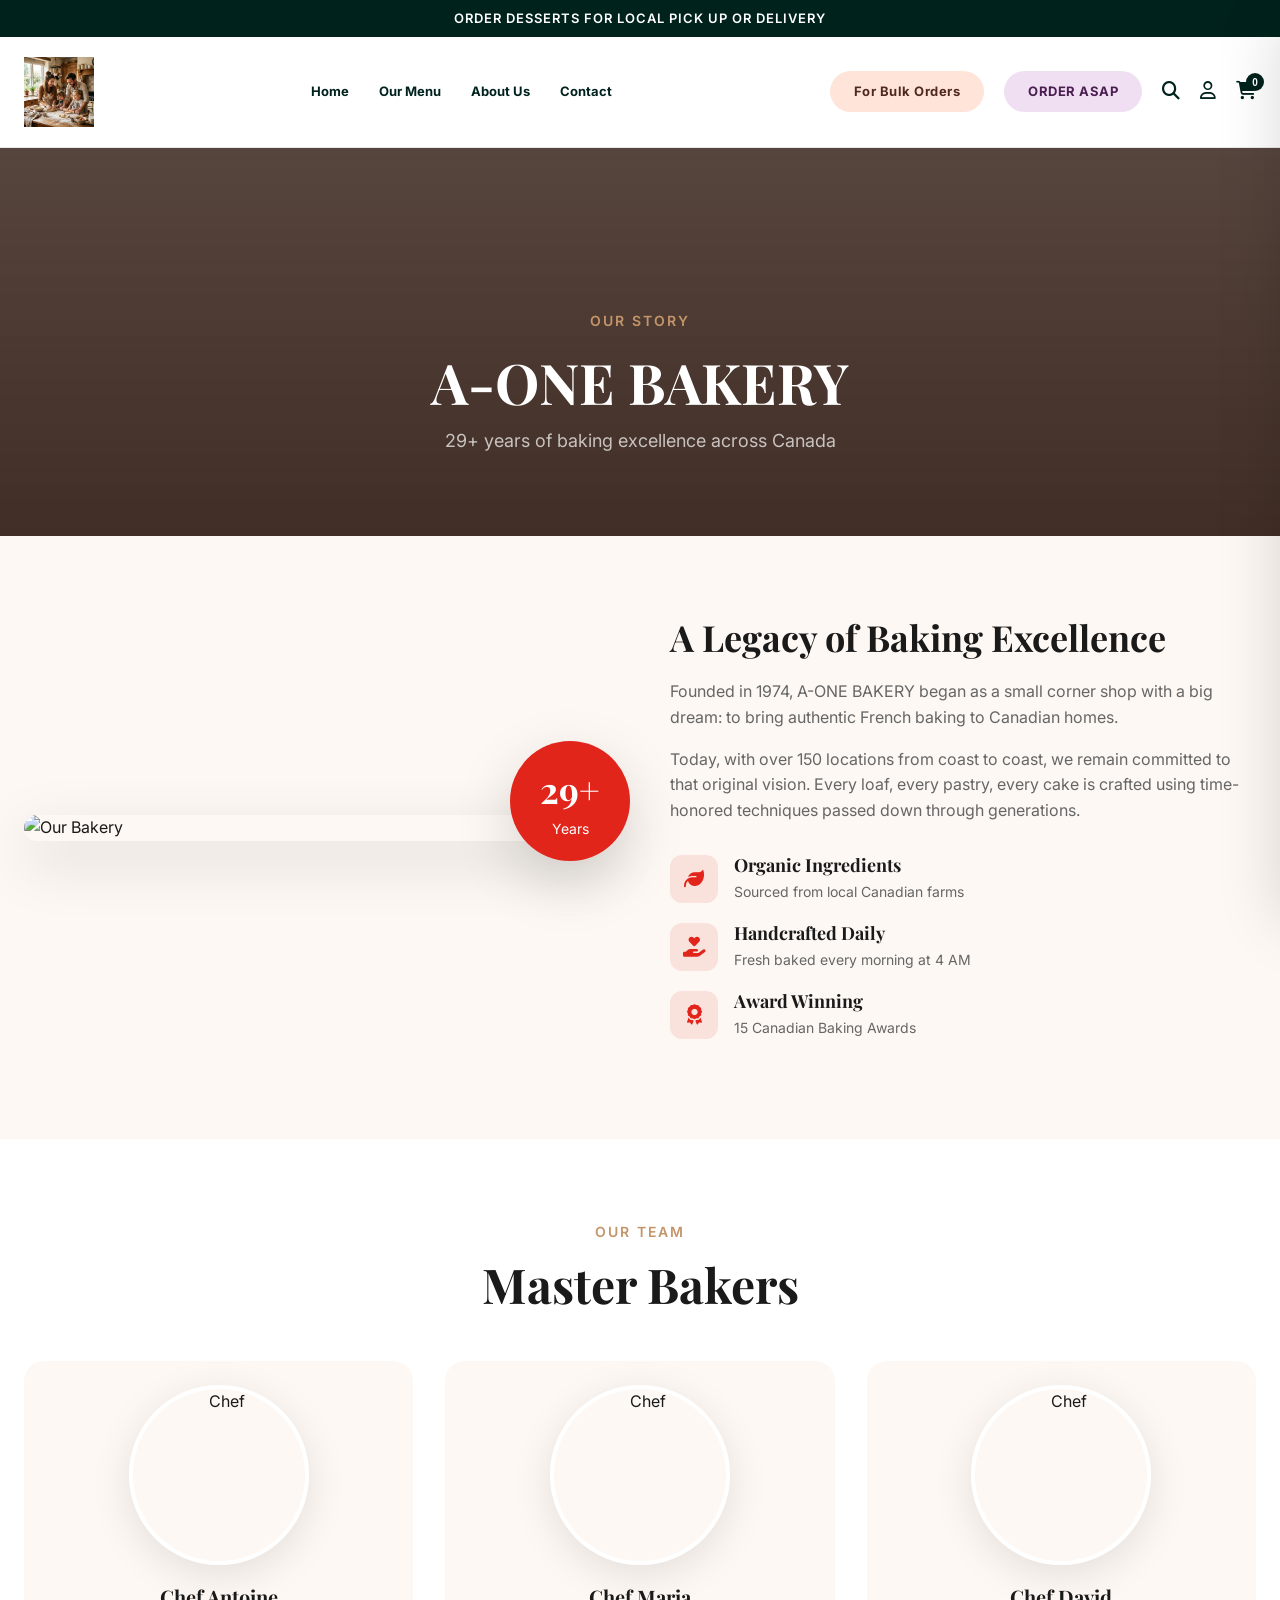
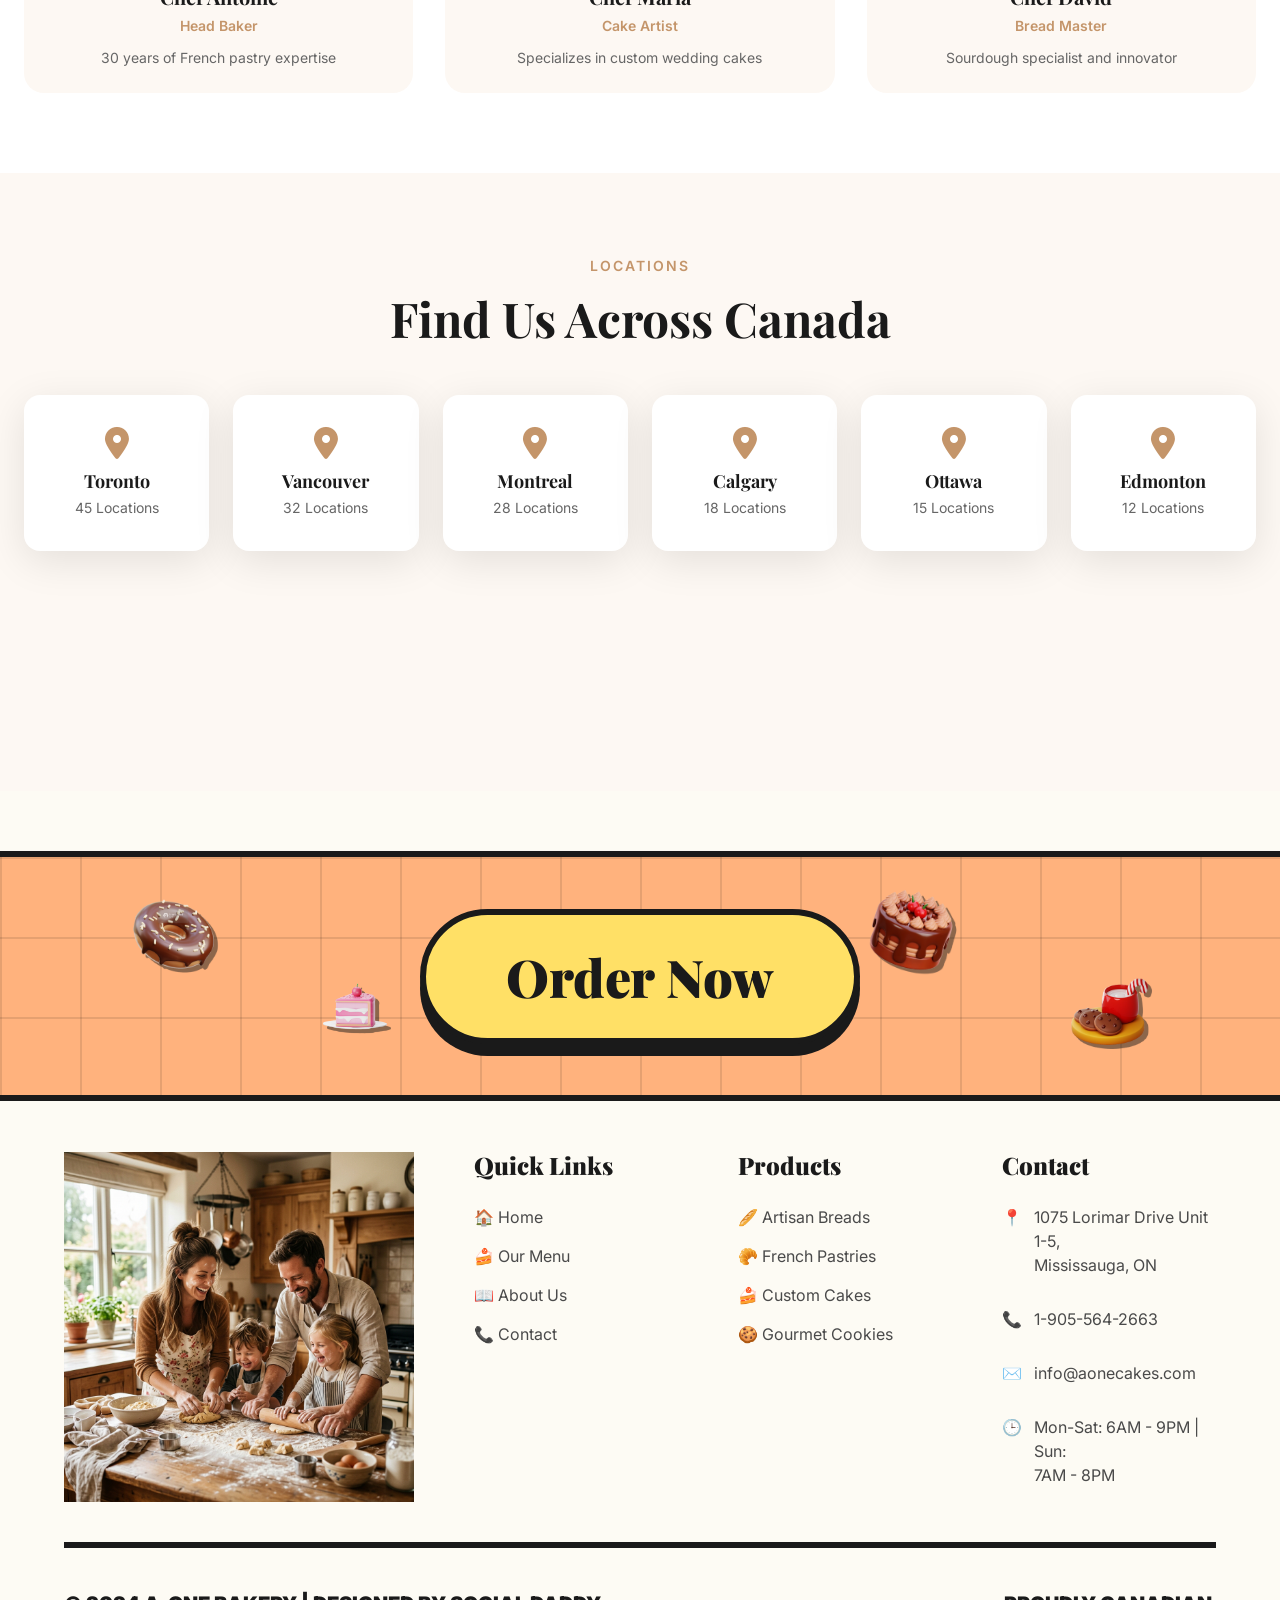
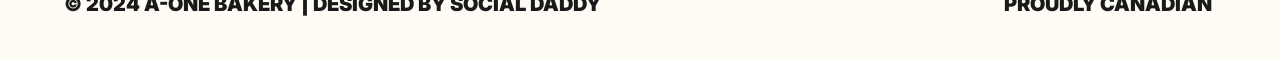
==== commit b632adf1: "Switch navbar logo to a1_family_baking.png and remove CSS drop-shadows" ====
--- a/about.html
+++ b/about.html
@@ -24,7 +24,7 @@
     <nav class="navbar" id="navbar">
         <div class="nav-container">
             <a href="index.html" class="logo">
-                <img src="assets/a-one-logo1.png" alt="A-ONE Bakery Logo" class="nav-logo-img">
+                <img src="assets/a1_family_baking.png" alt="A-ONE Bakery Logo" class="nav-logo-img">
             </a>
             <ul class="nav-links">
                 <li><a href="index.html">Home</a></li>
@@ -258,7 +258,7 @@
                 <div class="footer-max-content">
                     <div class="footer-max-left">
                         <div class="footer-max-logo">
-                            <img src="assets/a-one-logo1.png" alt="A-ONE Bakery Logo" class="logo-image-max">
+                            <img src="assets/a1_family_baking.png" alt="A-ONE Bakery Logo" class="logo-image-max">
                         </div>
                     </div>
                     <div class="footer-max-right">
--- a/css/global.css
+++ b/css/global.css
@@ -182,7 +182,6 @@
 .splash-logo img {
     max-width: 300px;
     height: auto;
-    filter: drop-shadow(0 0 30px rgba(0,0,0,0.5));
 }
 
 /* State Classes */
@@ -249,7 +248,7 @@
 }
 
 .nav-logo-img {
-    height: 45px;
+    height: 70px;
     width: auto;
     object-fit: contain;
     transition: transform 0.3s ease;
@@ -1528,7 +1527,6 @@
     height: auto;
     display: inline-block;
     vertical-align: middle;
-    filter: drop-shadow(4px 4px 0px #1A1A1A); /* Add the pop-art shadow to the image */
 }
 
 .footer-max-right {
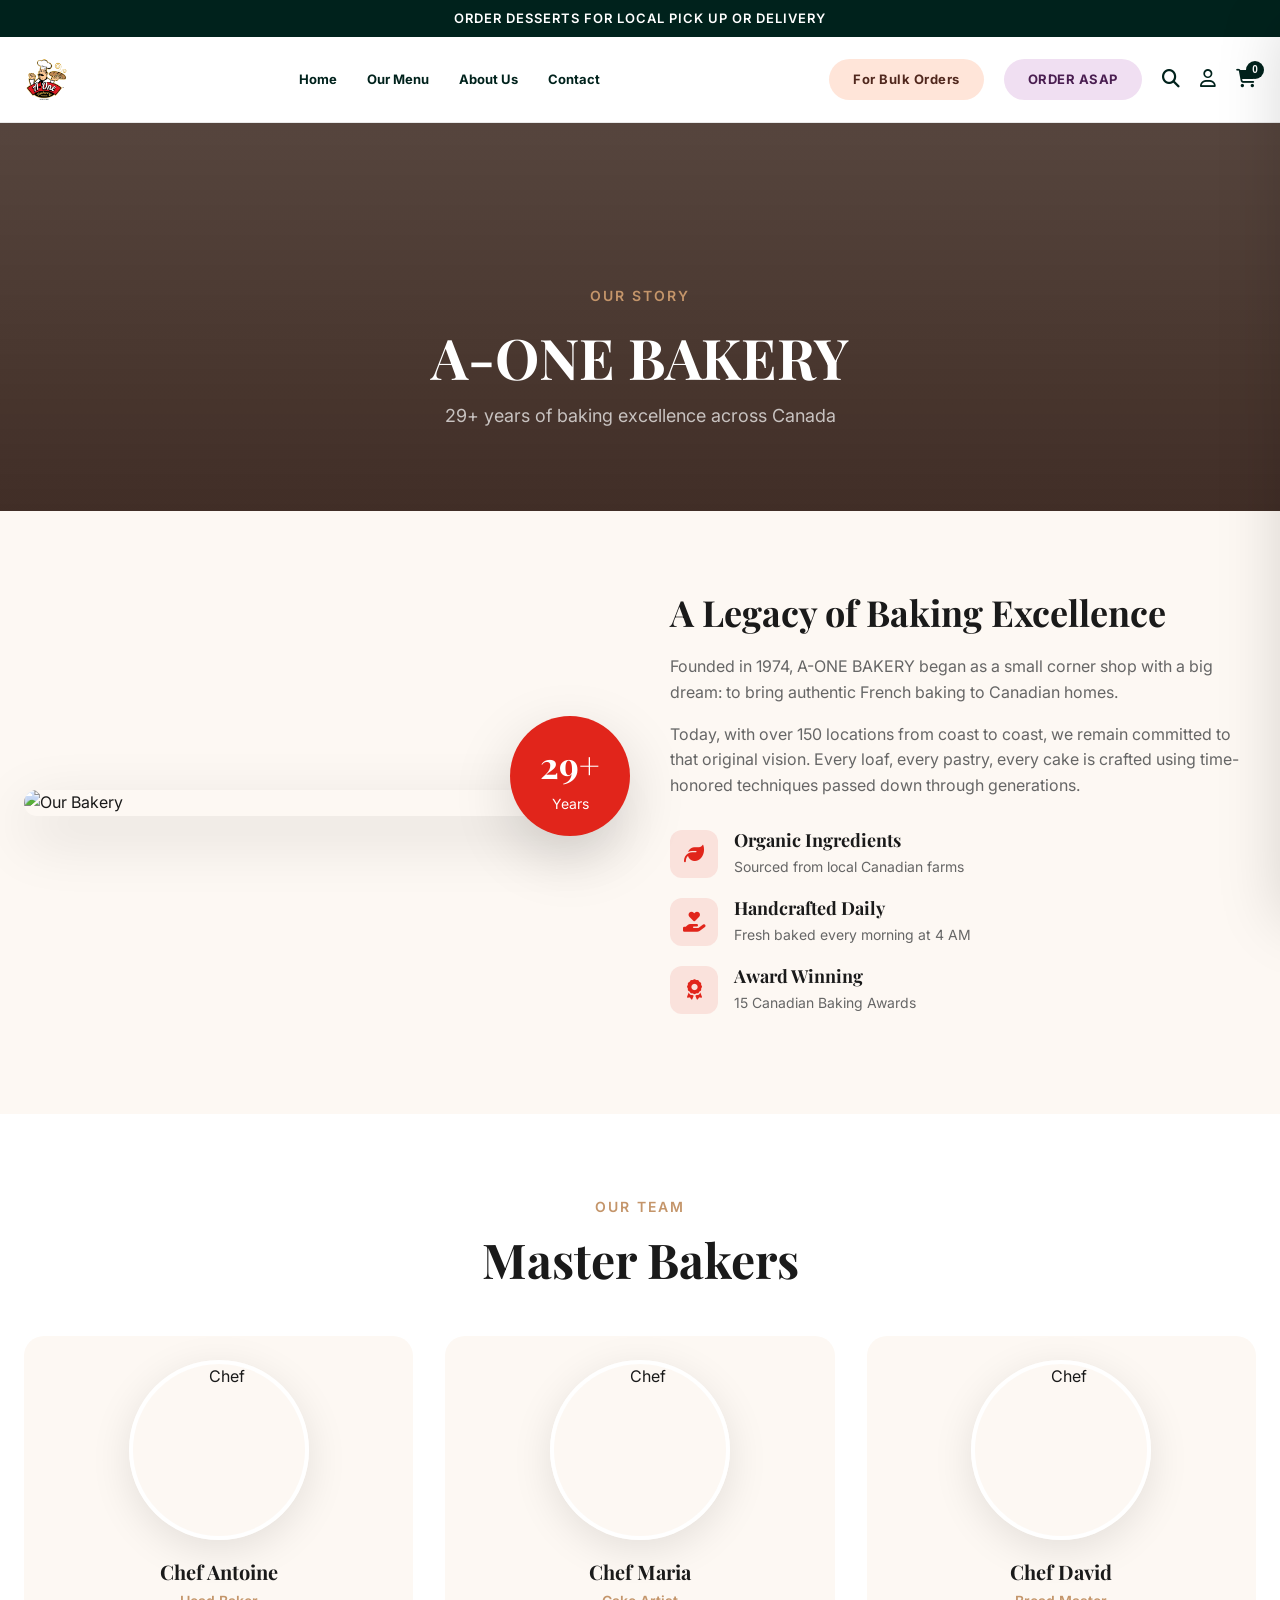
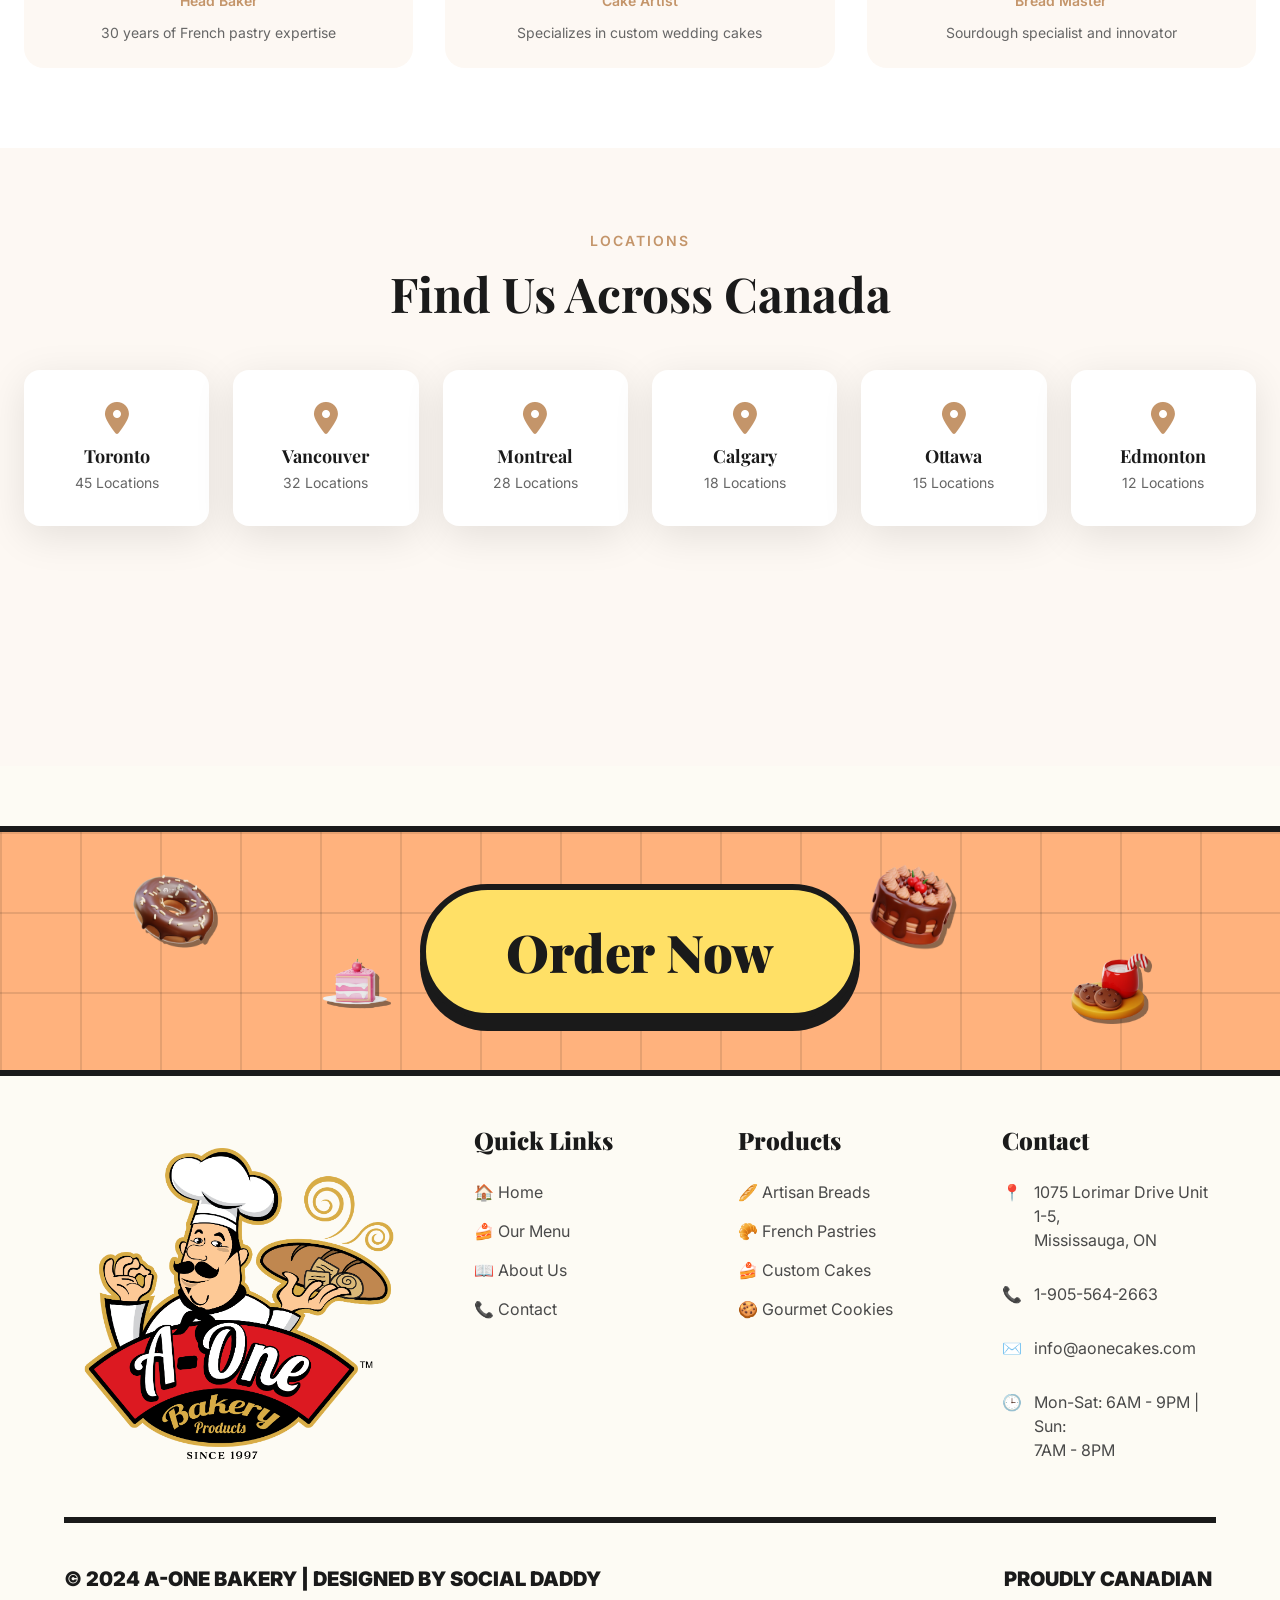
==== commit f9692fed: "Reverted logo to a-one-logo1.png and reset navbar height" ====
--- a/about.html
+++ b/about.html
@@ -24,7 +24,7 @@
     <nav class="navbar" id="navbar">
         <div class="nav-container">
             <a href="index.html" class="logo">
-                <img src="assets/a1_family_baking.png" alt="A-ONE Bakery Logo" class="nav-logo-img">
+                <img src="assets/a-one-logo1.png" alt="A-ONE Bakery Logo" class="nav-logo-img">
             </a>
             <ul class="nav-links">
                 <li><a href="index.html">Home</a></li>
@@ -258,7 +258,7 @@
                 <div class="footer-max-content">
                     <div class="footer-max-left">
                         <div class="footer-max-logo">
-                            <img src="assets/a1_family_baking.png" alt="A-ONE Bakery Logo" class="logo-image-max">
+                            <img src="assets/a-one-logo1.png" alt="A-ONE Bakery Logo" class="logo-image-max">
                         </div>
                     </div>
                     <div class="footer-max-right">
--- a/css/global.css
+++ b/css/global.css
@@ -248,7 +248,7 @@
 }
 
 .nav-logo-img {
-    height: 70px;
+    height: 45px;
     width: auto;
     object-fit: contain;
     transition: transform 0.3s ease;
@@ -1604,17 +1604,118 @@
     color: #1A1A1A;
 }
 
+/* ========================================
+   MOBILE OPTIMIZATIONS (GENERAL)
+======================================== */
 @media (max-width: 1024px) {
+    .nav-container { padding: 0 20px; }
     .logo-image-max { max-width: 180px; }
-    .cta-pill-btn { font-size: 40px !important; }
+    .cta-pill-btn { font-size: 32px !important; padding: 15px 40px !important; }
     .footer-links-grid { gap: 20px; }
     .footer-col h4 { font-size: 20px; }
     .footer-grid-bg { height: 280px; }
 }
 
 @media (max-width: 768px) {
-    .footer-max-content { flex-direction: column; align-items: flex-start; text-align: left; }
-    .footer-max-right { align-items: flex-start; margin-top: 40px; width: 100%; }
-    .footer-links-grid { grid-template-columns: 1fr; gap: 30px; }
-    .logo-image-max { max-width: 150px; }
-}
+    /* Navbar Mobile Fix */
+    .navbar {
+        padding: 15px 0;
+    }
+    
+    .nav-links {
+        display: none; /* Hidden on mobile, handled by mobile menu overlay */
+    }
+    
+    .mobile-menu-btn {
+        display: flex;
+        z-index: 1001;
+    }
+    
+    .nav-actions .bulk-order-btn,
+    .nav-actions .order-asap-btn {
+        display: none; /* Hide desktop buttons to save space */
+    }
+    
+    .nav-actions {
+        gap: 15px;
+    }
+    
+    .nav-logo-img {
+        height: 50px; /* Slightly smaller for mobile */
+    }
+
+    /* Footer Mobile Overhaul */
+    .footer-max-content { 
+        flex-direction: column; 
+        align-items: flex-start; 
+        text-align: left; 
+        padding-bottom: 30px;
+    }
+    
+    .footer-max-right { 
+        align-items: flex-start; 
+        margin-top: 40px; 
+        width: 100%; 
+        padding-left: 0;
+    }
+    
+    .footer-links-grid { 
+        grid-template-columns: 1fr; 
+        gap: 40px; 
+    }
+    
+    .logo-image-max { 
+        max-width: 200px; 
+    }
+    
+    .footer-legal-max {
+        flex-direction: column;
+        gap: 15px;
+        text-align: center;
+        font-size: 14px;
+    }
+    
+    .footer-grid-bg {
+        height: 200px;
+    }
+    
+    .cta-pill-btn {
+        font-size: 28px !important;
+        padding: 12px 35px !important;
+        border: 4px solid #1A1A1A !important;
+        box-shadow: 0 8px 0 #1A1A1A !important;
+    }
+
+    /* Page Headers */
+    .page-header {
+        padding: 120px 20px 60px;
+        text-align: center;
+    }
+    
+    .page-header h1 {
+        font-size: 36px;
+    }
+    
+    /* Utility */
+    .container {
+        padding: 0 20px;
+    }
+    
+    .section-title {
+        font-size: 32px;
+    }
+}
+
+@media (max-width: 480px) {
+    .nav-logo-img {
+        height: 40px;
+    }
+    
+    .nav-actions {
+        gap: 10px;
+    }
+    
+    .cart-sidebar {
+        width: 100%;
+    }
+}
